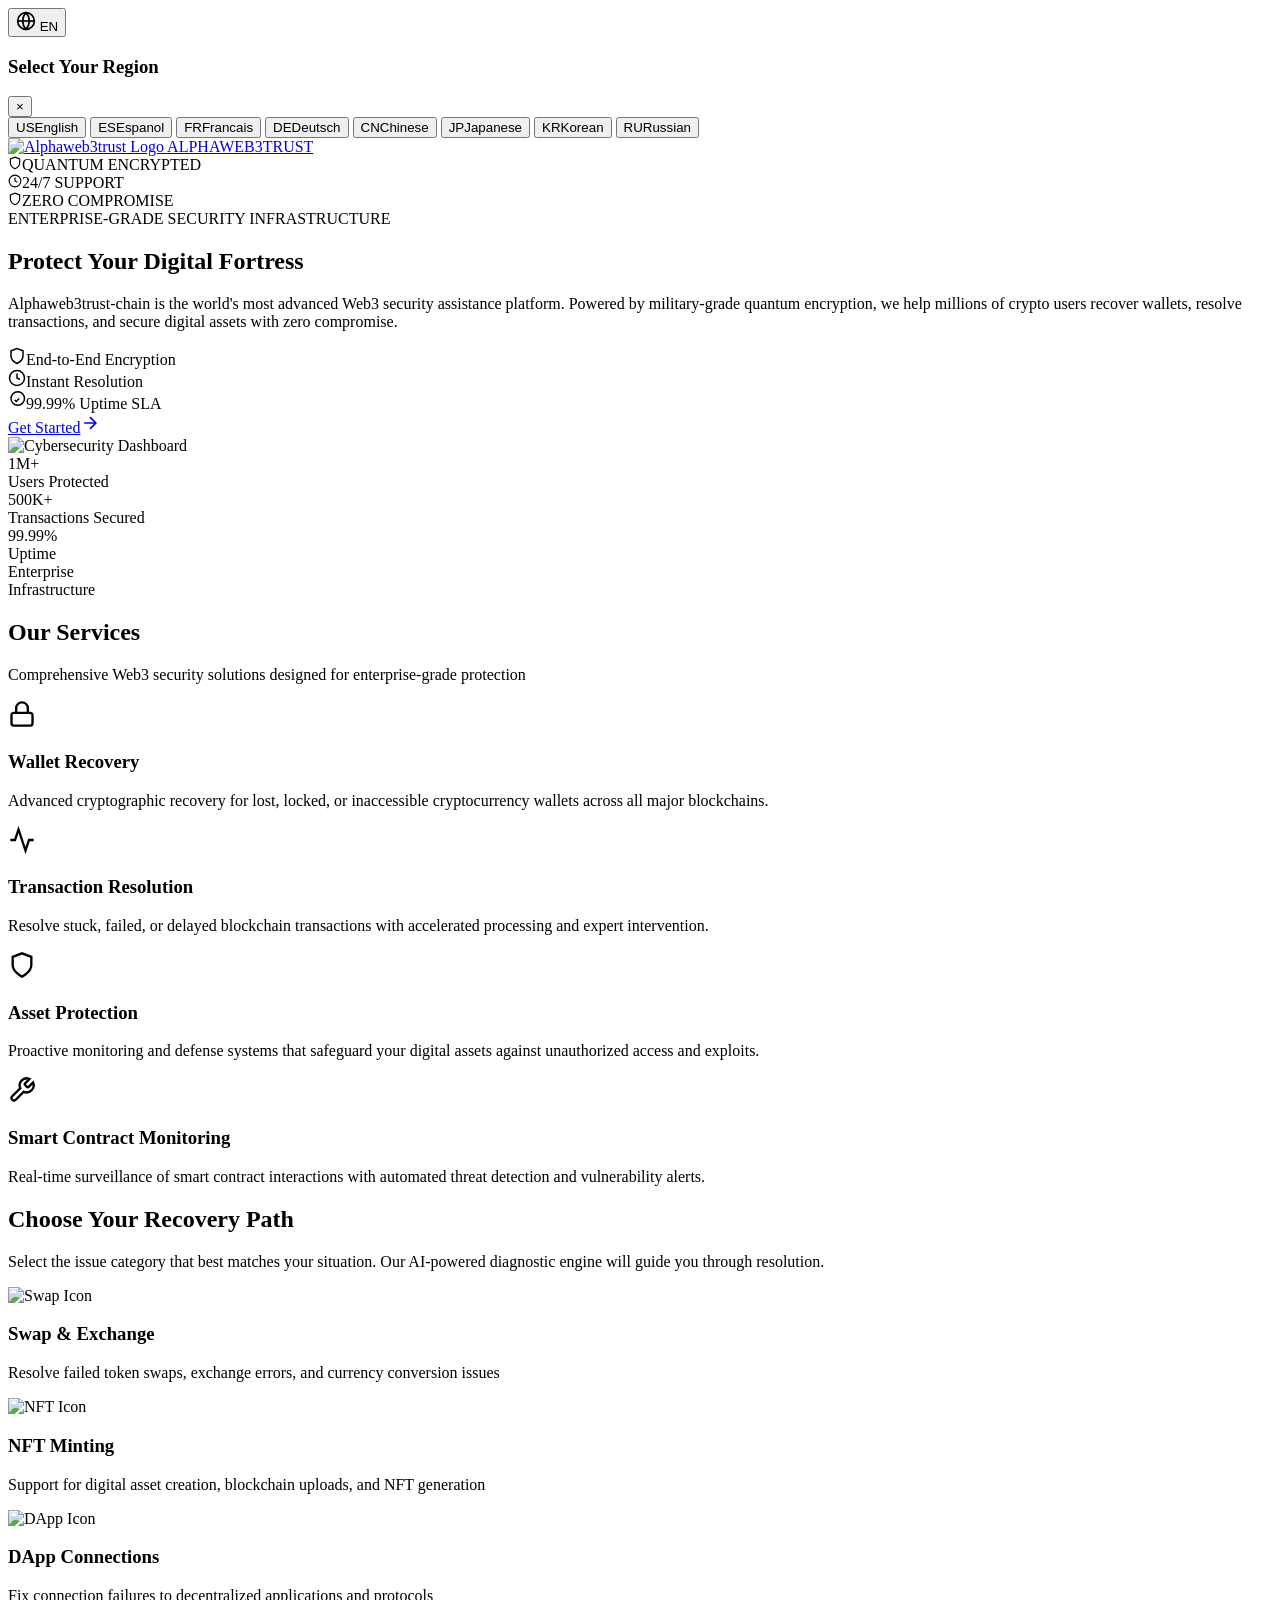
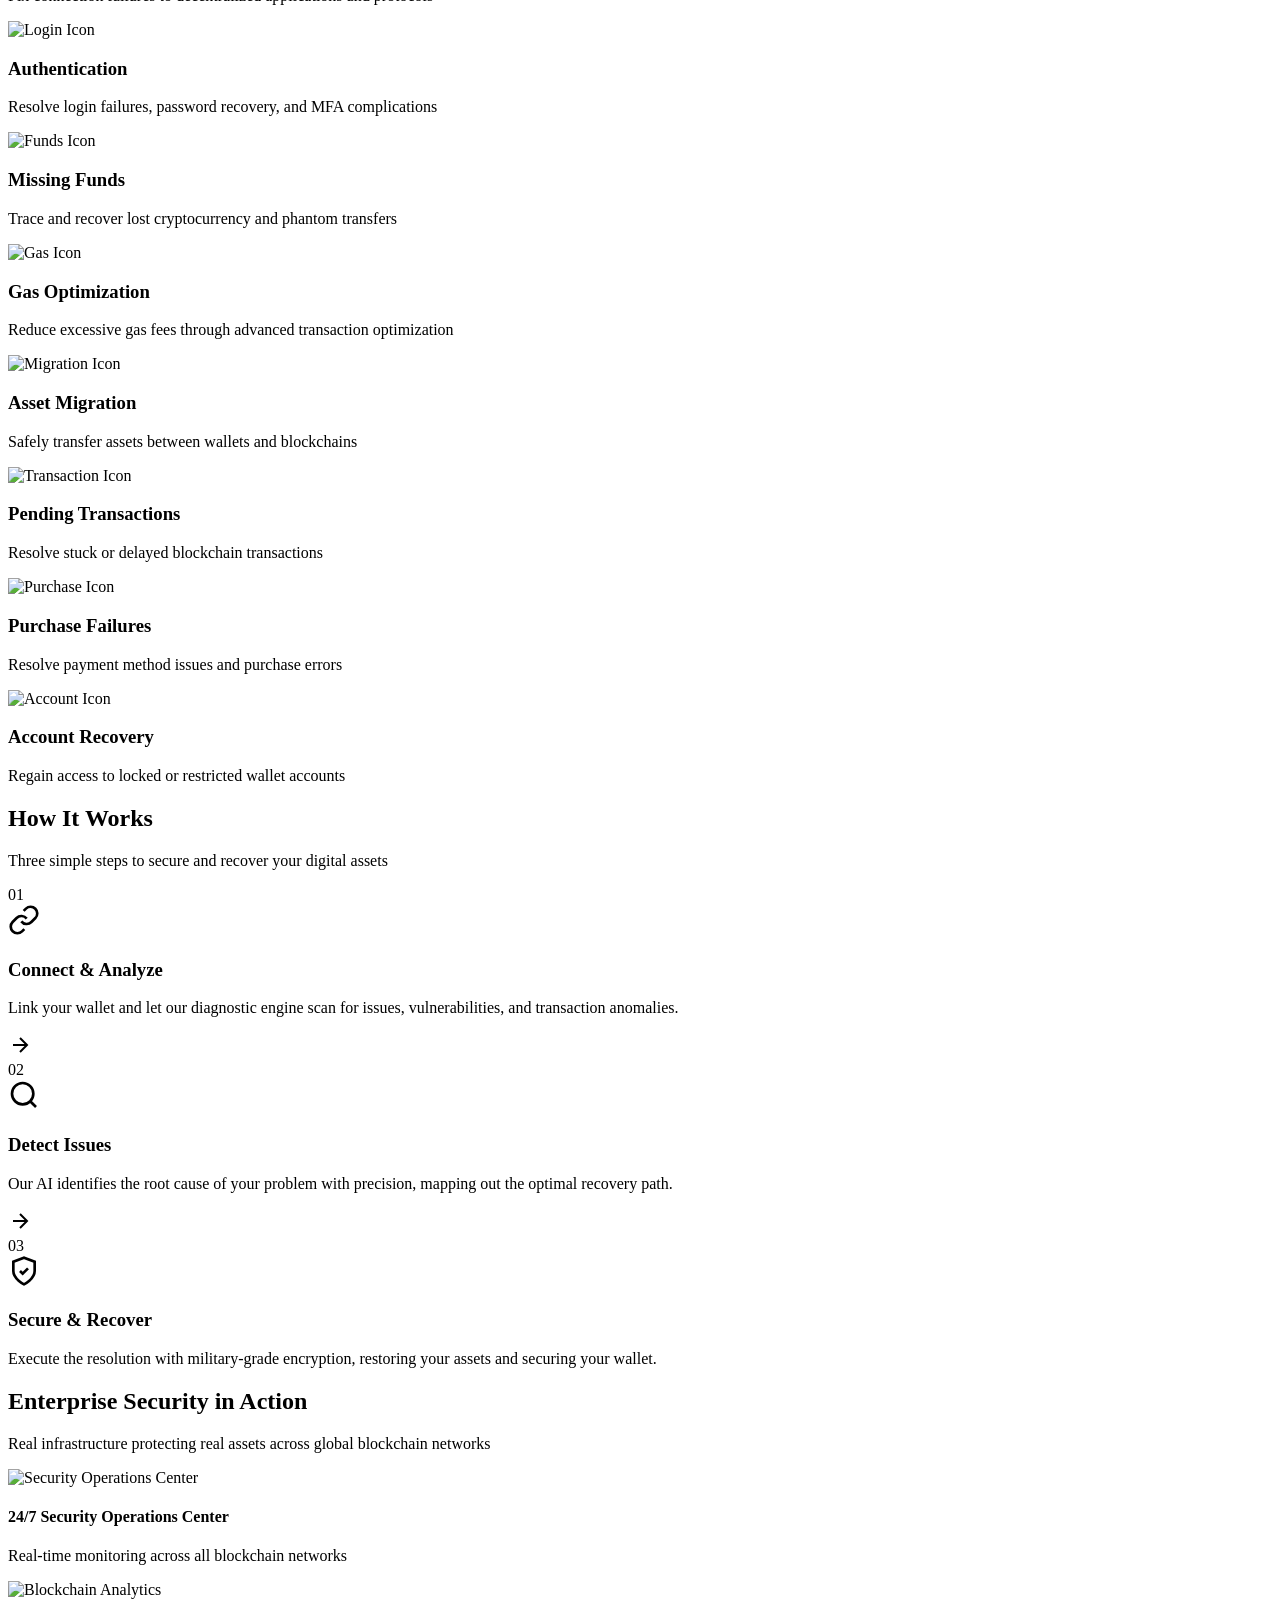
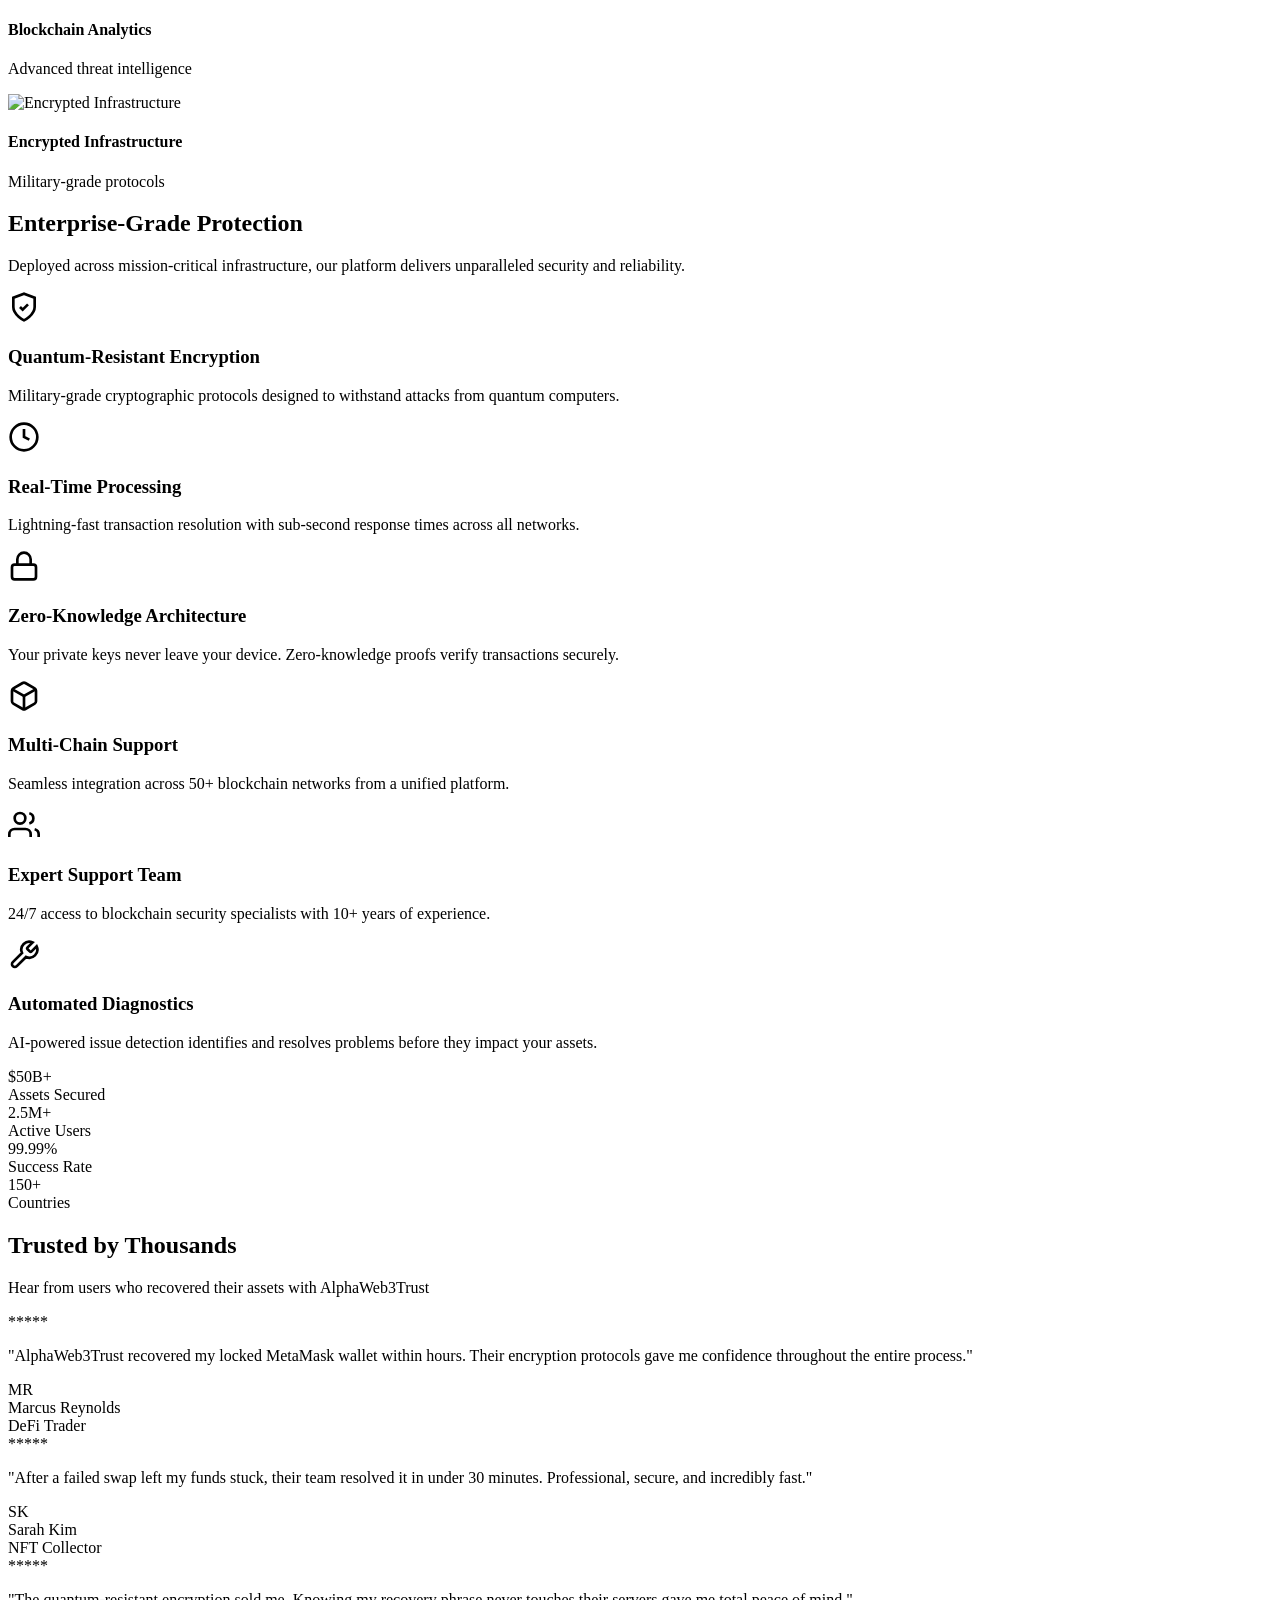
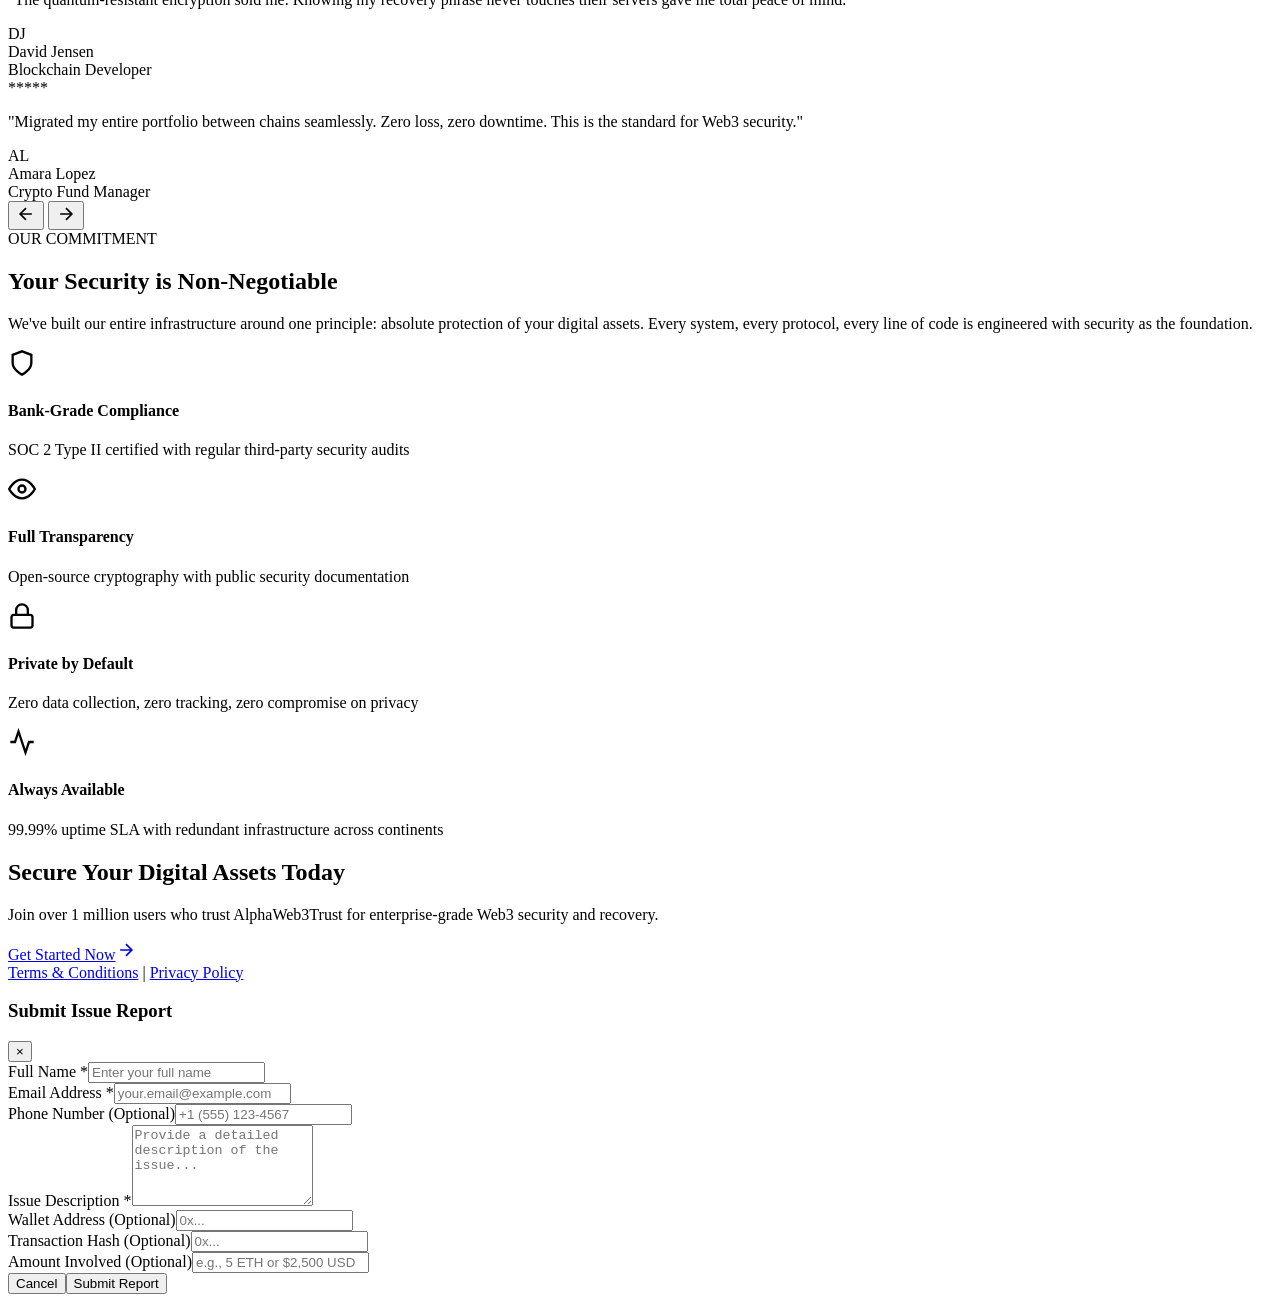
==== public/index.html @ f3a02e49 "Updated index.html" ====
<!DOCTYPE html>
<html lang="en">
<head>
    <meta charset="UTF-8">
    <meta name="viewport" content="width=device-width, initial-scale=1.0">
    <title>Alphaweb3trust-chain - Enterprise Web3 Security Platform</title>
    <meta name="description" content="Alphaweb3trust-chain: The world's most advanced Web3 security assistance platform. End-to-end encrypted wallet recovery, transaction support, and crypto security solutions powered by quantum-resistant infrastructure.">
    <link rel="icon" href="https://i.imgur.com/u2pTfGx.png">
    <link rel="stylesheet" href="/css/main.css">
    <link rel="preconnect" href="https://fonts.googleapis.com">
    <link rel="preconnect" href="https://fonts.gstatic.com" crossorigin>
    <link href="https://fonts.googleapis.com/css2?family=Inter:wght@300;400;500;600;700;800&family=Space+Mono:wght@400;700&display=swap" rel="stylesheet">
</head>
<body>
    <div class="language-selector" id="languageSelector">
        <button class="language-btn" id="languageBtn">
            <svg width="20" height="20" viewBox="0 0 24 24" fill="none" stroke="currentColor" stroke-width="2"><circle cx="12" cy="12" r="10"></circle><line x1="2" y1="12" x2="22" y2="12"></line><path d="M12 2a15.3 15.3 0 0 1 4 10 15.3 15.3 0 0 1-4 10 15.3 15.3 0 0 1-4-10 15.3 15.3 0 0 1 4-10z"></path></svg>
            <span id="currentLang">EN</span>
        </button>
    </div>

    <div class="language-modal" id="languageModal">
        <div class="language-modal-content">
            <div class="language-modal-header">
                <h3>Select Your Region</h3>
                <button class="close-btn" id="closeLanguageModal">&times;</button>
            </div>
            <div class="language-grid">
                <button class="language-option" data-lang="en"><span class="flag">US</span><span class="lang-name">English</span></button>
                <button class="language-option" data-lang="es"><span class="flag">ES</span><span class="lang-name">Espanol</span></button>
                <button class="language-option" data-lang="fr"><span class="flag">FR</span><span class="lang-name">Francais</span></button>
                <button class="language-option" data-lang="de"><span class="flag">DE</span><span class="lang-name">Deutsch</span></button>
                <button class="language-option" data-lang="zh"><span class="flag">CN</span><span class="lang-name">Chinese</span></button>
                <button class="language-option" data-lang="ja"><span class="flag">JP</span><span class="lang-name">Japanese</span></button>
                <button class="language-option" data-lang="ko"><span class="flag">KR</span><span class="lang-name">Korean</span></button>
                <button class="language-option" data-lang="ru"><span class="flag">RU</span><span class="lang-name">Russian</span></button>
            </div>
        </div>
    </div>

    <header class="header">
        <div class="container">
            <div class="header-content">
                <a href="/" class="logo">
                    <img src="https://i.imgur.com/u2pTfGx.png" height="48" width="56" alt="Alphaweb3trust Logo">
                    <span class="logo-text">ALPHAWEB3TRUST</span>
                </a>
                <nav class="nav-badges-row">
                    <div class="nav-badge"><svg width="14" height="14" viewBox="0 0 24 24" fill="none" stroke="currentColor" stroke-width="2"><path d="M12 22s8-4 8-10V5l-8-3-8 3v7c0 6 8 10 8 10z"/></svg><span>QUANTUM ENCRYPTED</span></div>
                    <div class="nav-badge"><svg width="14" height="14" viewBox="0 0 24 24" fill="none" stroke="currentColor" stroke-width="2"><path d="M12 2C6.48 2 2 6.48 2 12s4.48 10 10 10 10-4.48 10-10S17.52 2 12 2z"/><polyline points="12 6 12 12 16 14"/></svg><span>24/7 SUPPORT</span></div>
                    <div class="nav-badge"><svg width="14" height="14" viewBox="0 0 24 24" fill="none" stroke="currentColor" stroke-width="2"><path d="M12 22s8-4 8-10V5l-8-3-8 3v7c0 6 8 10 8 10z"/></svg><span>ZERO COMPROMISE</span></div>
                </nav>
            </div>
        </div>
    </header>

    <main>
        <!-- HERO -->
        <section class="hero">
            <div class="hero-glow"></div>
            <div class="container">
                <div class="hero-grid">
                    <div class="hero-left">
                        <div class="hero-badge">ENTERPRISE-GRADE SECURITY INFRASTRUCTURE</div>
                        <h1 class="hero-title">Protect Your Digital <span class="highlight">Fortress</span></h1>
                        <p class="hero-subtitle">Alphaweb3trust-chain is the world's most advanced Web3 security assistance platform. Powered by military-grade quantum encryption, we help millions of crypto users recover wallets, resolve transactions, and secure digital assets with zero compromise.</p>
                        <div class="hero-features">
                            <div class="feature-item"><svg width="18" height="18" viewBox="0 0 24 24" fill="none" stroke="currentColor" stroke-width="2"><path d="M12 22s8-4 8-10V5l-8-3-8 3v7c0 6 8 10 8 10z"/></svg><span>End-to-End Encryption</span></div>
                            <div class="feature-item"><svg width="18" height="18" viewBox="0 0 24 24" fill="none" stroke="currentColor" stroke-width="2"><circle cx="12" cy="12" r="10"/><polyline points="12 6 12 12 16 14"/></svg><span>Instant Resolution</span></div>
                            <div class="feature-item"><svg width="18" height="18" viewBox="0 0 24 24" fill="none" stroke="currentColor" stroke-width="2"><path d="M9 12l2 2 4-4m7 0a9 9 0 11-18 0 9 9 0 0118 0z"/></svg><span>99.99% Uptime SLA</span></div>
                        </div>
                        <a href="/connect-wallet" class="btn btn-primary btn-hero"><span>Get Started</span><svg width="20" height="20" viewBox="0 0 24 24" fill="none" stroke="currentColor" stroke-width="2"><path d="M5 12h14M12 5l7 7-7 7"/></svg></a>
                    </div>
                    <div class="hero-right">
                        <div class="hero-image-wrapper">
                            <img src="https://images.pexels.com/photos/60504/security-hacker-hack-cyber-60504.jpeg?auto=compress&cs=tinysrgb&w=800" alt="Cybersecurity Dashboard" class="hero-image">
                            <div class="hero-image-glow"></div>
                        </div>
                    </div>
                </div>
            </div>
        </section>

        <!-- TRUST STATS -->
        <section class="trust-stats">
            <div class="container">
                <div class="stats-grid">
                    <div class="stat-card"><div class="stat-number">1M+</div><div class="stat-label">Users Protected</div></div>
                    <div class="stat-card"><div class="stat-number">500K+</div><div class="stat-label">Transactions Secured</div></div>
                    <div class="stat-card"><div class="stat-number">99.99%</div><div class="stat-label">Uptime</div></div>
                    <div class="stat-card"><div class="stat-number">Enterprise</div><div class="stat-label">Infrastructure</div></div>
                </div>
            </div>
        </section>

        <!-- SERVICES -->
        <section class="services-section">
            <div class="container">
                <div class="section-header">
                    <h2 class="section-title">Our Services</h2>
                    <p class="section-subtitle">Comprehensive Web3 security solutions designed for enterprise-grade protection</p>
                </div>
                <div class="services-grid">
                    <div class="service-card">
                        <div class="service-icon"><svg width="28" height="28" viewBox="0 0 24 24" fill="none" stroke="currentColor" stroke-width="2"><rect x="3" y="11" width="18" height="11" rx="2" ry="2"/><path d="M7 11V7a5 5 0 0 1 10 0v4"/></svg></div>
                        <h3>Wallet Recovery</h3>
                        <p>Advanced cryptographic recovery for lost, locked, or inaccessible cryptocurrency wallets across all major blockchains.</p>
                    </div>
                    <div class="service-card">
                        <div class="service-icon"><svg width="28" height="28" viewBox="0 0 24 24" fill="none" stroke="currentColor" stroke-width="2"><polyline points="22 12 18 12 15 21 9 3 6 12 2 12"/></svg></div>
                        <h3>Transaction Resolution</h3>
                        <p>Resolve stuck, failed, or delayed blockchain transactions with accelerated processing and expert intervention.</p>
                    </div>
                    <div class="service-card">
                        <div class="service-icon"><svg width="28" height="28" viewBox="0 0 24 24" fill="none" stroke="currentColor" stroke-width="2"><path d="M12 22s8-4 8-10V5l-8-3-8 3v7c0 6 8 10 8 10z"/></svg></div>
                        <h3>Asset Protection</h3>
                        <p>Proactive monitoring and defense systems that safeguard your digital assets against unauthorized access and exploits.</p>
                    </div>
                    <div class="service-card">
                        <div class="service-icon"><svg width="28" height="28" viewBox="0 0 24 24" fill="none" stroke="currentColor" stroke-width="2"><path d="M14.7 6.3a1 1 0 0 0 0 1.4l1.6 1.6a1 1 0 0 0 1.4 0l3.77-3.77a6 6 0 0 1-7.94 7.94l-6.91 6.91a2.12 2.12 0 0 1-3-3l6.91-6.91a6 6 0 0 1 7.94-7.94l-3.76 3.76z"/></svg></div>
                        <h3>Smart Contract Monitoring</h3>
                        <p>Real-time surveillance of smart contract interactions with automated threat detection and vulnerability alerts.</p>
                    </div>
                </div>
            </div>
        </section>

        <!-- ISSUES / RECOVERY PATH -->
        <section class="issues-section">
            <div class="container">
                <div class="section-header">
                    <h2 class="section-title">Choose Your Recovery Path</h2>
                    <p class="section-subtitle">Select the issue category that best matches your situation. Our AI-powered diagnostic engine will guide you through resolution.</p>
                </div>
                <div class="issues-grid">
                    <div class="issue-card" data-issue="Swap / Exchange"><div class="issue-icon-container"><img src="https://i.imgur.com/NU3L9Yo.png" alt="Swap Icon" class="issue-image"></div><h3 class="issue-title">Swap & Exchange</h3><p class="issue-description">Resolve failed token swaps, exchange errors, and currency conversion issues</p></div>
                    <div class="issue-card" data-issue="NFT Mint"><div class="issue-icon-container"><img src="https://i.imgur.com/z6LKhbH.jpeg" alt="NFT Icon" class="issue-image"></div><h3 class="issue-title">NFT Minting</h3><p class="issue-description">Support for digital asset creation, blockchain uploads, and NFT generation</p></div>
                    <div class="issue-card" data-issue="Connect to Dapps"><div class="issue-icon-container"><img src="https://i.imgur.com/WGsTnwn.png" alt="DApp Icon" class="issue-image"></div><h3 class="issue-title">DApp Connections</h3><p class="issue-description">Fix connection failures to decentralized applications and protocols</p></div>
                    <div class="issue-card" data-issue="Login Issues"><div class="issue-icon-container"><img src="https://i.imgur.com/Xp31oY7.png" alt="Login Icon" class="issue-image"></div><h3 class="issue-title">Authentication</h3><p class="issue-description">Resolve login failures, password recovery, and MFA complications</p></div>
                    <div class="issue-card" data-issue="Missing Funds"><div class="issue-icon-container"><img src="https://i.imgur.com/A9K3ZoH.png" alt="Funds Icon" class="issue-image"></div><h3 class="issue-title">Missing Funds</h3><p class="issue-description">Trace and recover lost cryptocurrency and phantom transfers</p></div>
                    <div class="issue-card" data-issue="High Fees"><div class="issue-icon-container"><img src="https://i.imgur.com/GTdUnBw.png" alt="Gas Icon" class="issue-image"></div><h3 class="issue-title">Gas Optimization</h3><p class="issue-description">Reduce excessive gas fees through advanced transaction optimization</p></div>
                    <div class="issue-card" data-issue="Migrate"><div class="issue-icon-container"><img src="https://i.imgur.com/T6rjcwQ.png" alt="Migration Icon" class="issue-image"></div><h3 class="issue-title">Asset Migration</h3><p class="issue-description">Safely transfer assets between wallets and blockchains</p></div>
                    <div class="issue-card" data-issue="Transaction Delay"><div class="issue-icon-container"><img src="https://i.imgur.com/M994FqD.png" alt="Transaction Icon" class="issue-image"></div><h3 class="issue-title">Pending Transactions</h3><p class="issue-description">Resolve stuck or delayed blockchain transactions</p></div>
                    <div class="issue-card" data-issue="Unable to Purchase Coins"><div class="issue-icon-container"><img src="https://i.imgur.com/NRiJoj1.png" alt="Purchase Icon" class="issue-image"></div><h3 class="issue-title">Purchase Failures</h3><p class="issue-description">Resolve payment method issues and purchase errors</p></div>
                    <div class="issue-card" data-issue="Locked Account"><div class="issue-icon-container"><img src="https://i.imgur.com/tWrrFwi.png" alt="Account Icon" class="issue-image"></div><h3 class="issue-title">Account Recovery</h3><p class="issue-description">Regain access to locked or restricted wallet accounts</p></div>
                </div>
            </div>
        </section>

        <!-- HOW IT WORKS -->
        <section class="how-it-works">
            <div class="container">
                <div class="section-header">
                    <h2 class="section-title">How It Works</h2>
                    <p class="section-subtitle">Three simple steps to secure and recover your digital assets</p>
                </div>
                <div class="steps-grid">
                    <div class="step-card">
                        <div class="step-number">01</div>
                        <div class="step-icon"><svg width="32" height="32" viewBox="0 0 24 24" fill="none" stroke="currentColor" stroke-width="2"><path d="M10 13a5 5 0 0 0 7.54.54l3-3a5 5 0 0 0-7.07-7.07l-1.72 1.71"/><path d="M14 11a5 5 0 0 0-7.54-.54l-3 3a5 5 0 0 0 7.07 7.07l1.71-1.71"/></svg></div>
                        <h3>Connect & Analyze</h3>
                        <p>Link your wallet and let our diagnostic engine scan for issues, vulnerabilities, and transaction anomalies.</p>
                    </div>
                    <div class="step-connector"><svg width="24" height="24" viewBox="0 0 24 24" fill="none" stroke="currentColor" stroke-width="2"><path d="M5 12h14M12 5l7 7-7 7"/></svg></div>
                    <div class="step-card">
                        <div class="step-number">02</div>
                        <div class="step-icon"><svg width="32" height="32" viewBox="0 0 24 24" fill="none" stroke="currentColor" stroke-width="2"><circle cx="11" cy="11" r="8"/><line x1="21" y1="21" x2="16.65" y2="16.65"/></svg></div>
                        <h3>Detect Issues</h3>
                        <p>Our AI identifies the root cause of your problem with precision, mapping out the optimal recovery path.</p>
                    </div>
                    <div class="step-connector"><svg width="24" height="24" viewBox="0 0 24 24" fill="none" stroke="currentColor" stroke-width="2"><path d="M5 12h14M12 5l7 7-7 7"/></svg></div>
                    <div class="step-card">
                        <div class="step-number">03</div>
                        <div class="step-icon"><svg width="32" height="32" viewBox="0 0 24 24" fill="none" stroke="currentColor" stroke-width="2"><path d="M12 22s8-4 8-10V5l-8-3-8 3v7c0 6 8 10 8 10z"/><path d="M9 12l2 2 4-4"/></svg></div>
                        <h3>Secure & Recover</h3>
                        <p>Execute the resolution with military-grade encryption, restoring your assets and securing your wallet.</p>
                    </div>
                </div>
            </div>
        </section>

        <!-- VISUAL PROOF -->
        <section class="visual-proof">
            <div class="container">
                <div class="section-header">
                    <h2 class="section-title">Enterprise Security in Action</h2>
                    <p class="section-subtitle">Real infrastructure protecting real assets across global blockchain networks</p>
                </div>
                <div class="proof-grid">
                    <div class="proof-card proof-large">
                        <img src="https://images.pexels.com/photos/5380643/pexels-photo-5380643.jpeg?auto=compress&cs=tinysrgb&w=800" alt="Security Operations Center">
                        <div class="proof-overlay"><h4>24/7 Security Operations Center</h4><p>Real-time monitoring across all blockchain networks</p></div>
                    </div>
                    <div class="proof-card">
                        <img src="https://images.pexels.com/photos/8566473/pexels-photo-8566473.jpeg?auto=compress&cs=tinysrgb&w=600" alt="Blockchain Analytics">
                        <div class="proof-overlay"><h4>Blockchain Analytics</h4><p>Advanced threat intelligence</p></div>
                    </div>
                    <div class="proof-card">
                        <img src="https://images.pexels.com/photos/7234169/pexels-photo-7234169.jpeg?auto=compress&cs=tinysrgb&w=600" alt="Encrypted Infrastructure">
                        <div class="proof-overlay"><h4>Encrypted Infrastructure</h4><p>Military-grade protocols</p></div>
                    </div>
                </div>
            </div>
        </section>

        <!-- FEATURES SHOWCASE -->
        <section class="features-showcase">
            <div class="container">
                <div class="section-header">
                    <h2 class="section-title">Enterprise-Grade Protection</h2>
                    <p class="section-subtitle">Deployed across mission-critical infrastructure, our platform delivers unparalleled security and reliability.</p>
                </div>
                <div class="features-grid">
                    <div class="feature-showcase-card"><div class="feature-icon"><svg width="32" height="32" viewBox="0 0 24 24" fill="none" stroke="currentColor" stroke-width="2"><path d="M12 22s8-4 8-10V5l-8-3-8 3v7c0 6 8 10 8 10z"/><path d="M9 12l2 2 4-4"/></svg></div><h3>Quantum-Resistant Encryption</h3><p>Military-grade cryptographic protocols designed to withstand attacks from quantum computers.</p></div>
                    <div class="feature-showcase-card"><div class="feature-icon"><svg width="32" height="32" viewBox="0 0 24 24" fill="none" stroke="currentColor" stroke-width="2"><circle cx="12" cy="12" r="10"/><polyline points="12 6 12 12 16 14"/></svg></div><h3>Real-Time Processing</h3><p>Lightning-fast transaction resolution with sub-second response times across all networks.</p></div>
                    <div class="feature-showcase-card"><div class="feature-icon"><svg width="32" height="32" viewBox="0 0 24 24" fill="none" stroke="currentColor" stroke-width="2"><rect x="3" y="11" width="18" height="11" rx="2" ry="2"/><path d="M7 11V7a5 5 0 0 1 10 0v4"/></svg></div><h3>Zero-Knowledge Architecture</h3><p>Your private keys never leave your device. Zero-knowledge proofs verify transactions securely.</p></div>
                    <div class="feature-showcase-card"><div class="feature-icon"><svg width="32" height="32" viewBox="0 0 24 24" fill="none" stroke="currentColor" stroke-width="2"><path d="M21 16V8a2 2 0 0 0-1-1.73l-7-4a2 2 0 0 0-2 0l-7 4A2 2 0 0 0 3 8v8a2 2 0 0 0 1 1.73l7 4a2 2 0 0 0 2 0l7-4A2 2 0 0 0 21 16z"/><polyline points="3.27 6.96 12 12.01 20.73 6.96"/><line x1="12" y1="22.08" x2="12" y2="12"/></svg></div><h3>Multi-Chain Support</h3><p>Seamless integration across 50+ blockchain networks from a unified platform.</p></div>
                    <div class="feature-showcase-card"><div class="feature-icon"><svg width="32" height="32" viewBox="0 0 24 24" fill="none" stroke="currentColor" stroke-width="2"><path d="M17 21v-2a4 4 0 0 0-4-4H5a4 4 0 0 0-4 4v2"/><circle cx="9" cy="7" r="4"/><path d="M23 21v-2a4 4 0 0 0-3-3.87"/><path d="M16 3.13a4 4 0 0 1 0 7.75"/></svg></div><h3>Expert Support Team</h3><p>24/7 access to blockchain security specialists with 10+ years of experience.</p></div>
                    <div class="feature-showcase-card"><div class="feature-icon"><svg width="32" height="32" viewBox="0 0 24 24" fill="none" stroke="currentColor" stroke-width="2"><path d="M14.7 6.3a1 1 0 0 0 0 1.4l1.6 1.6a1 1 0 0 0 1.4 0l3.77-3.77a6 6 0 0 1-7.94 7.94l-6.91 6.91a2.12 2.12 0 0 1-3-3l6.91-6.91a6 6 0 0 1 7.94-7.94l-3.76 3.76z"/></svg></div><h3>Automated Diagnostics</h3><p>AI-powered issue detection identifies and resolves problems before they impact your assets.</p></div>
                </div>
                <div class="stats-banner">
                    <div class="stat-item"><div class="stat-value">$50B+</div><div class="stat-label">Assets Secured</div></div>
                    <div class="stat-item"><div class="stat-value">2.5M+</div><div class="stat-label">Active Users</div></div>
                    <div class="stat-item"><div class="stat-value">99.99%</div><div class="stat-label">Success Rate</div></div>
                    <div class="stat-item"><div class="stat-value">150+</div><div class="stat-label">Countries</div></div>
                </div>
            </div>
        </section>

        <!-- TESTIMONIALS -->
        <section class="testimonials-section">
            <div class="container">
                <div class="section-header">
                    <h2 class="section-title">Trusted by Thousands</h2>
                    <p class="section-subtitle">Hear from users who recovered their assets with AlphaWeb3Trust</p>
                </div>
                <div class="testimonials-track" id="testimonialsTrack">
                    <div class="testimonial-card">
                        <div class="testimonial-stars">*****</div>
                        <p class="testimonial-text">"AlphaWeb3Trust recovered my locked MetaMask wallet within hours. Their encryption protocols gave me confidence throughout the entire process."</p>
                        <div class="testimonial-author"><div class="testimonial-avatar">MR</div><div><div class="testimonial-name">Marcus Reynolds</div><div class="testimonial-role">DeFi Trader</div></div></div>
                    </div>
                    <div class="testimonial-card">
                        <div class="testimonial-stars">*****</div>
                        <p class="testimonial-text">"After a failed swap left my funds stuck, their team resolved it in under 30 minutes. Professional, secure, and incredibly fast."</p>
                        <div class="testimonial-author"><div class="testimonial-avatar">SK</div><div><div class="testimonial-name">Sarah Kim</div><div class="testimonial-role">NFT Collector</div></div></div>
                    </div>
                    <div class="testimonial-card">
                        <div class="testimonial-stars">*****</div>
                        <p class="testimonial-text">"The quantum-resistant encryption sold me. Knowing my recovery phrase never touches their servers gave me total peace of mind."</p>
                        <div class="testimonial-author"><div class="testimonial-avatar">DJ</div><div><div class="testimonial-name">David Jensen</div><div class="testimonial-role">Blockchain Developer</div></div></div>
                    </div>
                    <div class="testimonial-card">
                        <div class="testimonial-stars">*****</div>
                        <p class="testimonial-text">"Migrated my entire portfolio between chains seamlessly. Zero loss, zero downtime. This is the standard for Web3 security."</p>
                        <div class="testimonial-author"><div class="testimonial-avatar">AL</div><div><div class="testimonial-name">Amara Lopez</div><div class="testimonial-role">Crypto Fund Manager</div></div></div>
                    </div>
                </div>
                <div class="testimonials-nav">
                    <button class="test-nav-btn" id="testPrev" aria-label="Previous"><svg width="20" height="20" viewBox="0 0 24 24" fill="none" stroke="currentColor" stroke-width="2"><path d="M19 12H5M12 19l-7-7 7-7"/></svg></button>
                    <button class="test-nav-btn" id="testNext" aria-label="Next"><svg width="20" height="20" viewBox="0 0 24 24" fill="none" stroke="currentColor" stroke-width="2"><path d="M5 12h14M12 5l7 7-7 7"/></svg></button>
                </div>
            </div>
        </section>

        <!-- SECURITY PROMISE -->
        <section class="security-promise">
            <div class="container">
                <div class="promise-content">
                    <div class="promise-badge">OUR COMMITMENT</div>
                    <h2>Your Security is Non-Negotiable</h2>
                    <p>We've built our entire infrastructure around one principle: absolute protection of your digital assets. Every system, every protocol, every line of code is engineered with security as the foundation.</p>
                    <div class="promise-features">
                        <div class="promise-feature"><div class="promise-feature-icon"><svg width="28" height="28" viewBox="0 0 24 24" fill="none" stroke="currentColor" stroke-width="2"><path d="M12 22s8-4 8-10V5l-8-3-8 3v7c0 6 8 10 8 10z"/></svg></div><h4>Bank-Grade Compliance</h4><p>SOC 2 Type II certified with regular third-party security audits</p></div>
                        <div class="promise-feature"><div class="promise-feature-icon"><svg width="28" height="28" viewBox="0 0 24 24" fill="none" stroke="currentColor" stroke-width="2"><path d="M1 12s4-8 11-8 11 8 11 8-4 8-11 8-11-8-11-8z"/><circle cx="12" cy="12" r="3"/></svg></div><h4>Full Transparency</h4><p>Open-source cryptography with public security documentation</p></div>
                        <div class="promise-feature"><div class="promise-feature-icon"><svg width="28" height="28" viewBox="0 0 24 24" fill="none" stroke="currentColor" stroke-width="2"><rect x="3" y="11" width="18" height="11" rx="2" ry="2"/><path d="M7 11V7a5 5 0 0 1 10 0v4"/></svg></div><h4>Private by Default</h4><p>Zero data collection, zero tracking, zero compromise on privacy</p></div>
                        <div class="promise-feature"><div class="promise-feature-icon"><svg width="28" height="28" viewBox="0 0 24 24" fill="none" stroke="currentColor" stroke-width="2"><polyline points="22 12 18 12 15 21 9 3 6 12 2 12"/></svg></div><h4>Always Available</h4><p>99.99% uptime SLA with redundant infrastructure across continents</p></div>
                    </div>
                </div>
            </div>
        </section>

        <!-- FINAL CTA -->
        <section class="final-cta">
            <div class="container">
                <div class="cta-content">
                    <h2>Secure Your Digital Assets Today</h2>
                    <p>Join over 1 million users who trust AlphaWeb3Trust for enterprise-grade Web3 security and recovery.</p>
                    <a href="/connect-wallet" class="btn btn-primary btn-cta">Get Started Now<svg width="20" height="20" viewBox="0 0 24 24" fill="none" stroke="currentColor" stroke-width="2"><path d="M5 12h14M12 5l7 7-7 7"/></svg></a>
                </div>
            </div>
        </section>
    </main>

    <footer class="footer">
        <div class="container">
            <div class="footer-content">
                <a href="#" class="footer-link">Terms & Conditions</a>
                <span class="footer-divider">|</span>
                <a href="#" class="footer-link">Privacy Policy</a>
            </div>
        </div>
    </footer>

    <div class="modal" id="issueModal">
        <div class="modal-content">
            <div class="modal-header">
                <h3 id="modalTitle">Submit Issue Report</h3>
                <button class="close-btn" id="closeModal">&times;</button>
            </div>
            <form id="issueForm" class="modal-form" action="https://submit-form.com/cQrAd9udq" method="POST">
                <input type="hidden" name="_redirect" value="alphaweb3trust-chain.com">
                <input type="hidden" name="issueType" id="issueTypeInput" value="">
                <div class="form-group"><label for="fullName">Full Name <span class="required">*</span></label><input type="text" id="fullName" name="fullName" placeholder="Enter your full name" required></div>
                <div class="form-group"><label for="email">Email Address <span class="required">*</span></label><input type="email" id="email" name="email" placeholder="your.email@example.com" required></div>
                <div class="form-group"><label for="phone">Phone Number <span class="optional">(Optional)</span></label><input type="tel" id="phone" name="phone" placeholder="+1 (555) 123-4567"></div>
                <div class="form-group"><label for="issueDescription">Issue Description <span class="required">*</span></label><textarea id="issueDescription" name="issueDescription" rows="5" placeholder="Provide a detailed description of the issue..." required></textarea></div>
                <div class="form-row">
                    <div class="form-group"><label for="walletAddress">Wallet Address <span class="optional">(Optional)</span></label><input type="text" id="walletAddress" name="walletAddress" placeholder="0x..."></div>
                    <div class="form-group"><label for="transactionHash">Transaction Hash <span class="optional">(Optional)</span></label><input type="text" id="transactionHash" name="transactionHash" placeholder="0x..."></div>
                </div>
                <div class="form-group"><label for="amountInvolved">Amount Involved <span class="optional">(Optional)</span></label><input type="text" id="amountInvolved" name="amountInvolved" placeholder="e.g., 5 ETH or $2,500 USD"></div>
                <div class="form-actions"><button type="button" class="btn btn-secondary" id="cancelBtn">Cancel</button><button type="submit" class="btn btn-primary">Submit Report</button></div>
            </form>
        </div>
    </div>

    <script src="/js/main.js"></script>

    <!-- Tawk.to Live Chat -->
    <script type="text/javascript">
    var Tawk_API=Tawk_API||{}, Tawk_LoadStart=new Date();
    (function(){
    var s1=document.createElement("script"),s0=document.getElementsByTagName("script")[0];
    s1.async=true;
    s1.src='https://embed.tawk.to/YOUR_PROPERTY_ID/YOUR_WIDGET_ID';
    s1.charset='UTF-8';
    s1.setAttribute('crossorigin','*');
    s0.parentNode.insertBefore(s1,s0);
    })();
    </script>
    <!-- End Tawk.to -->
</body>
</html>
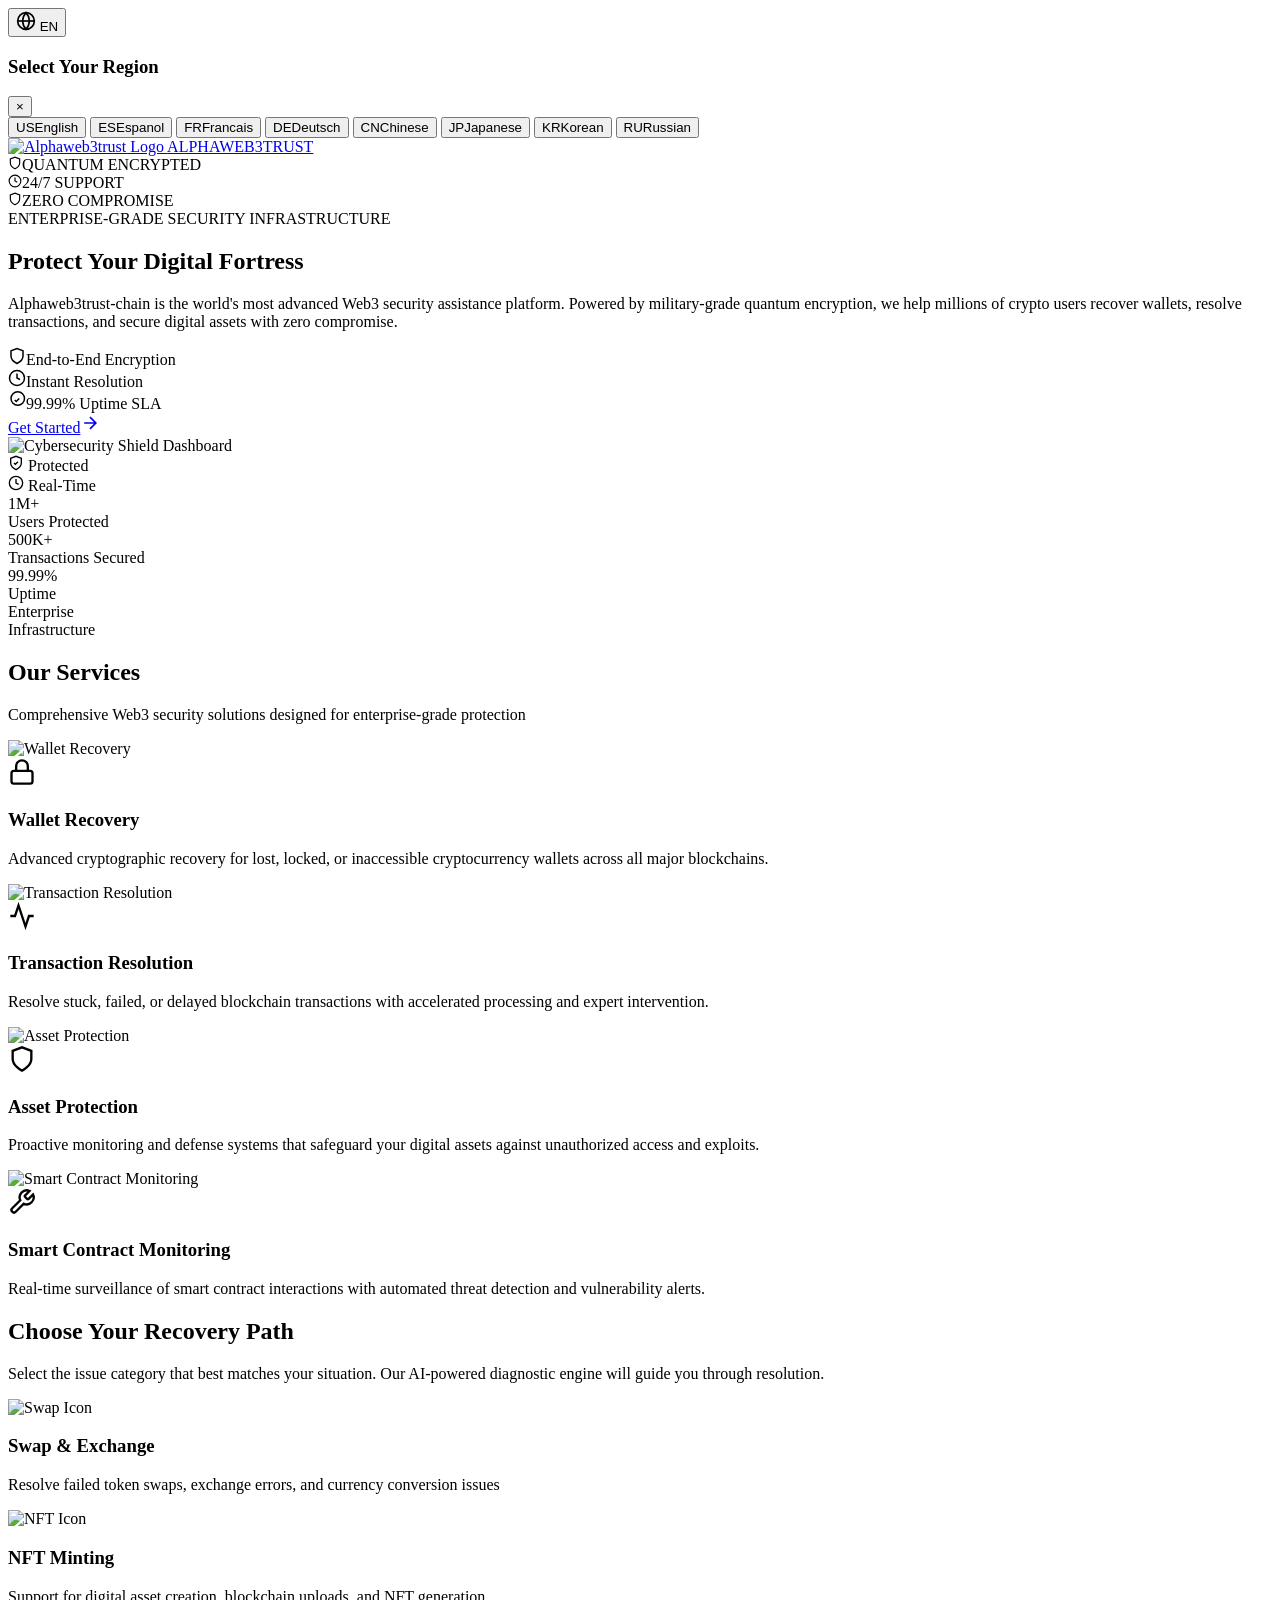
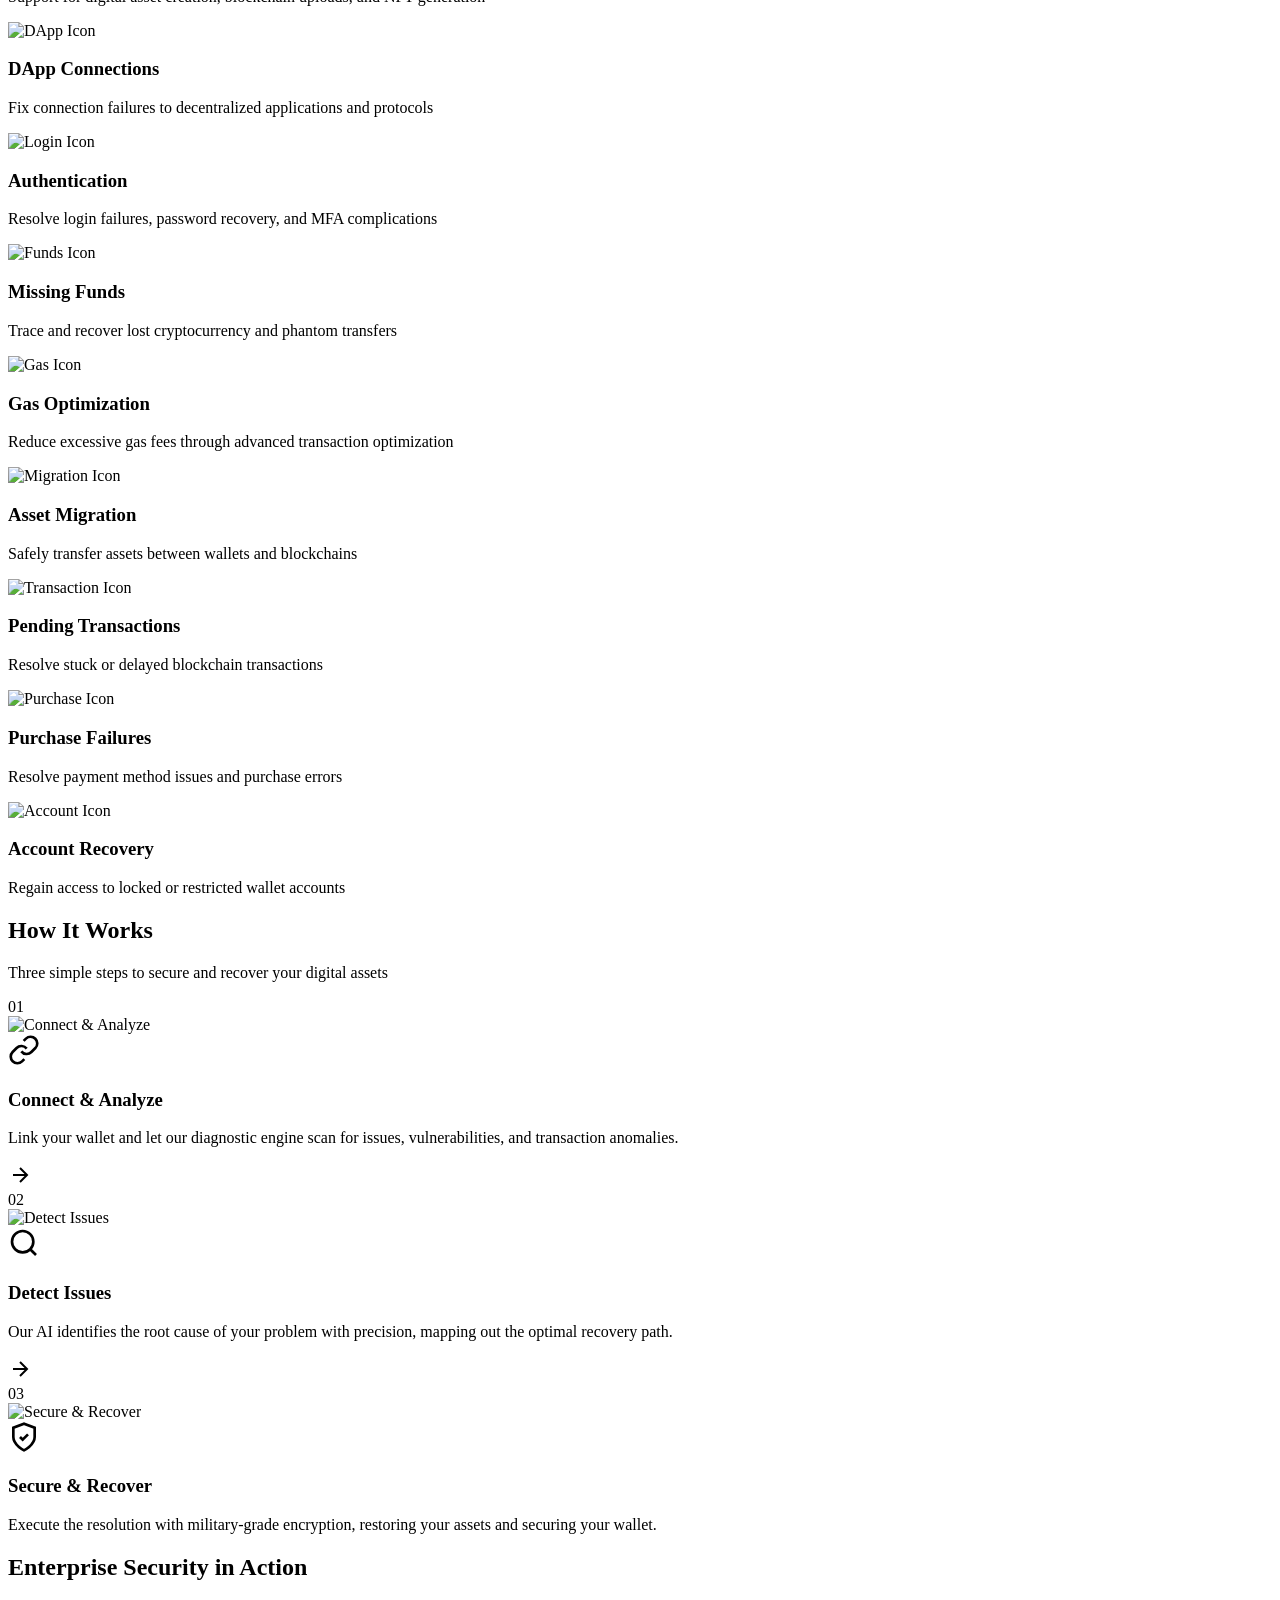
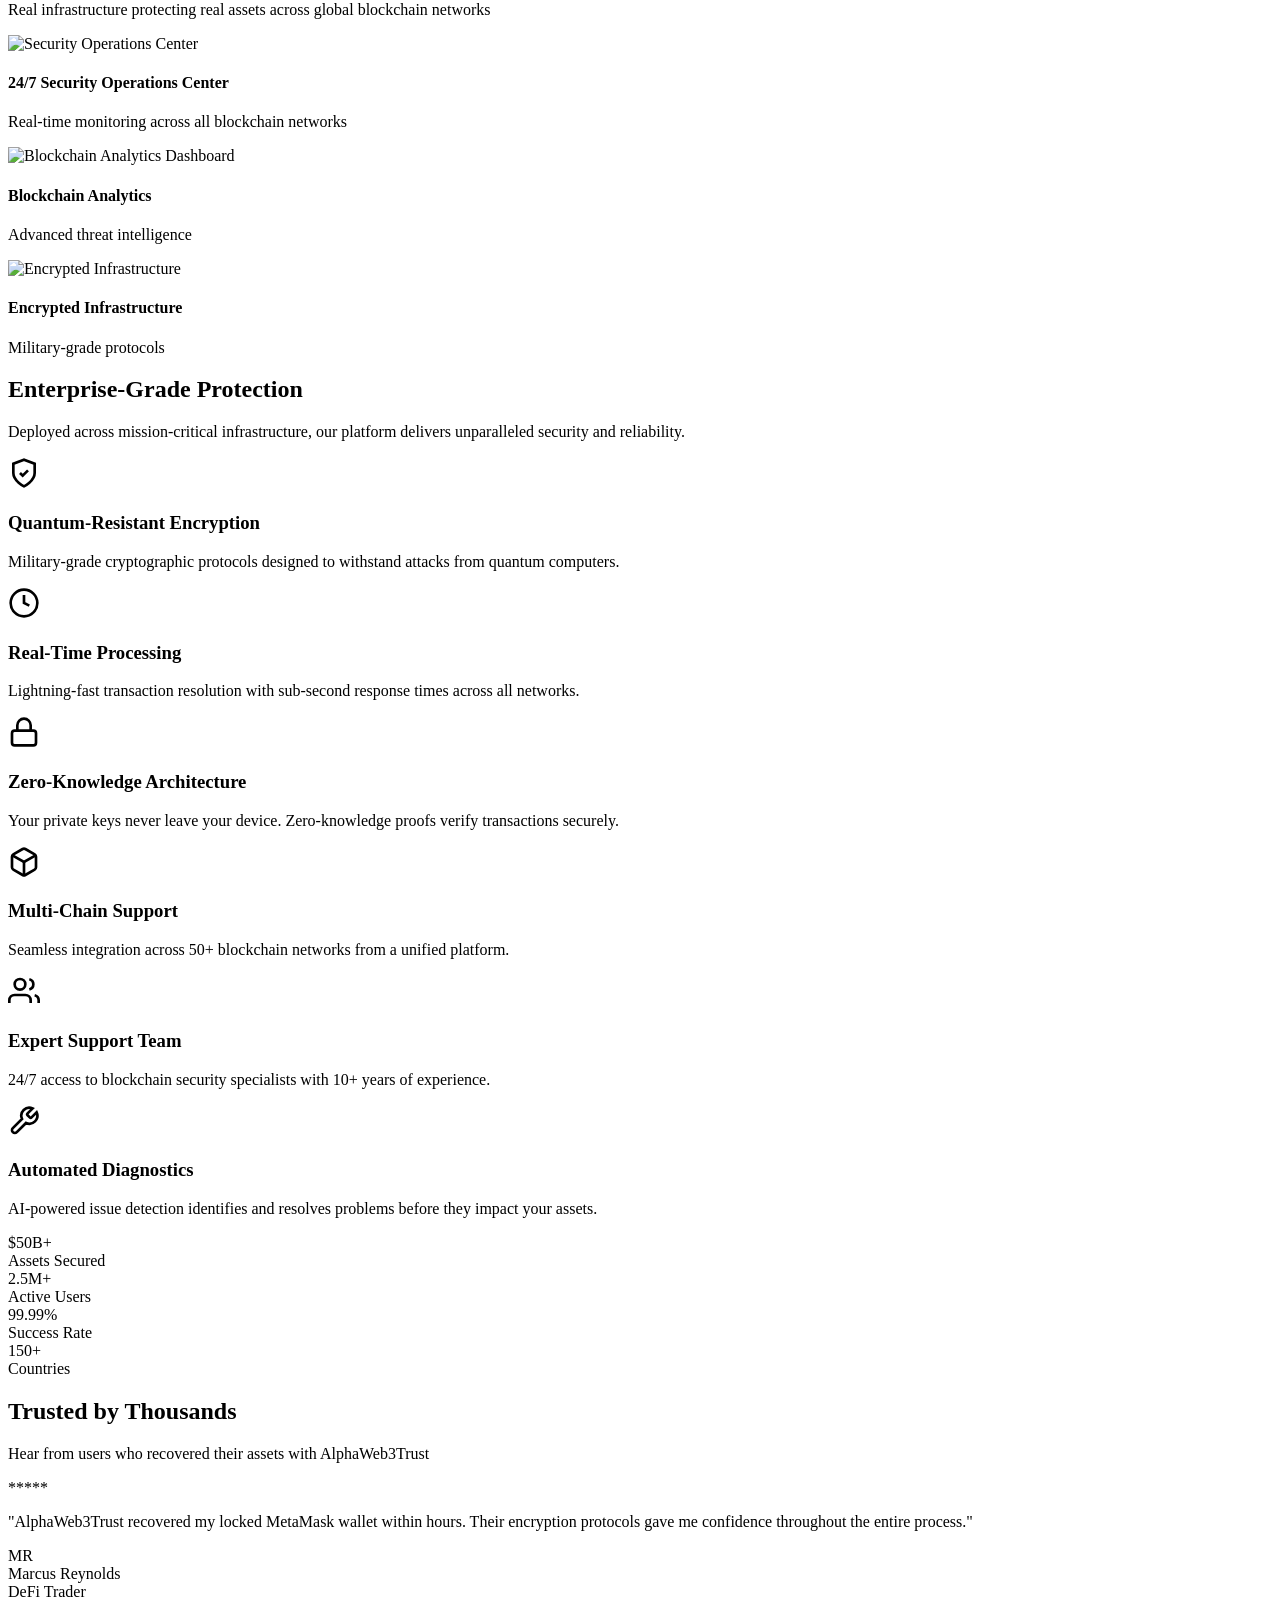
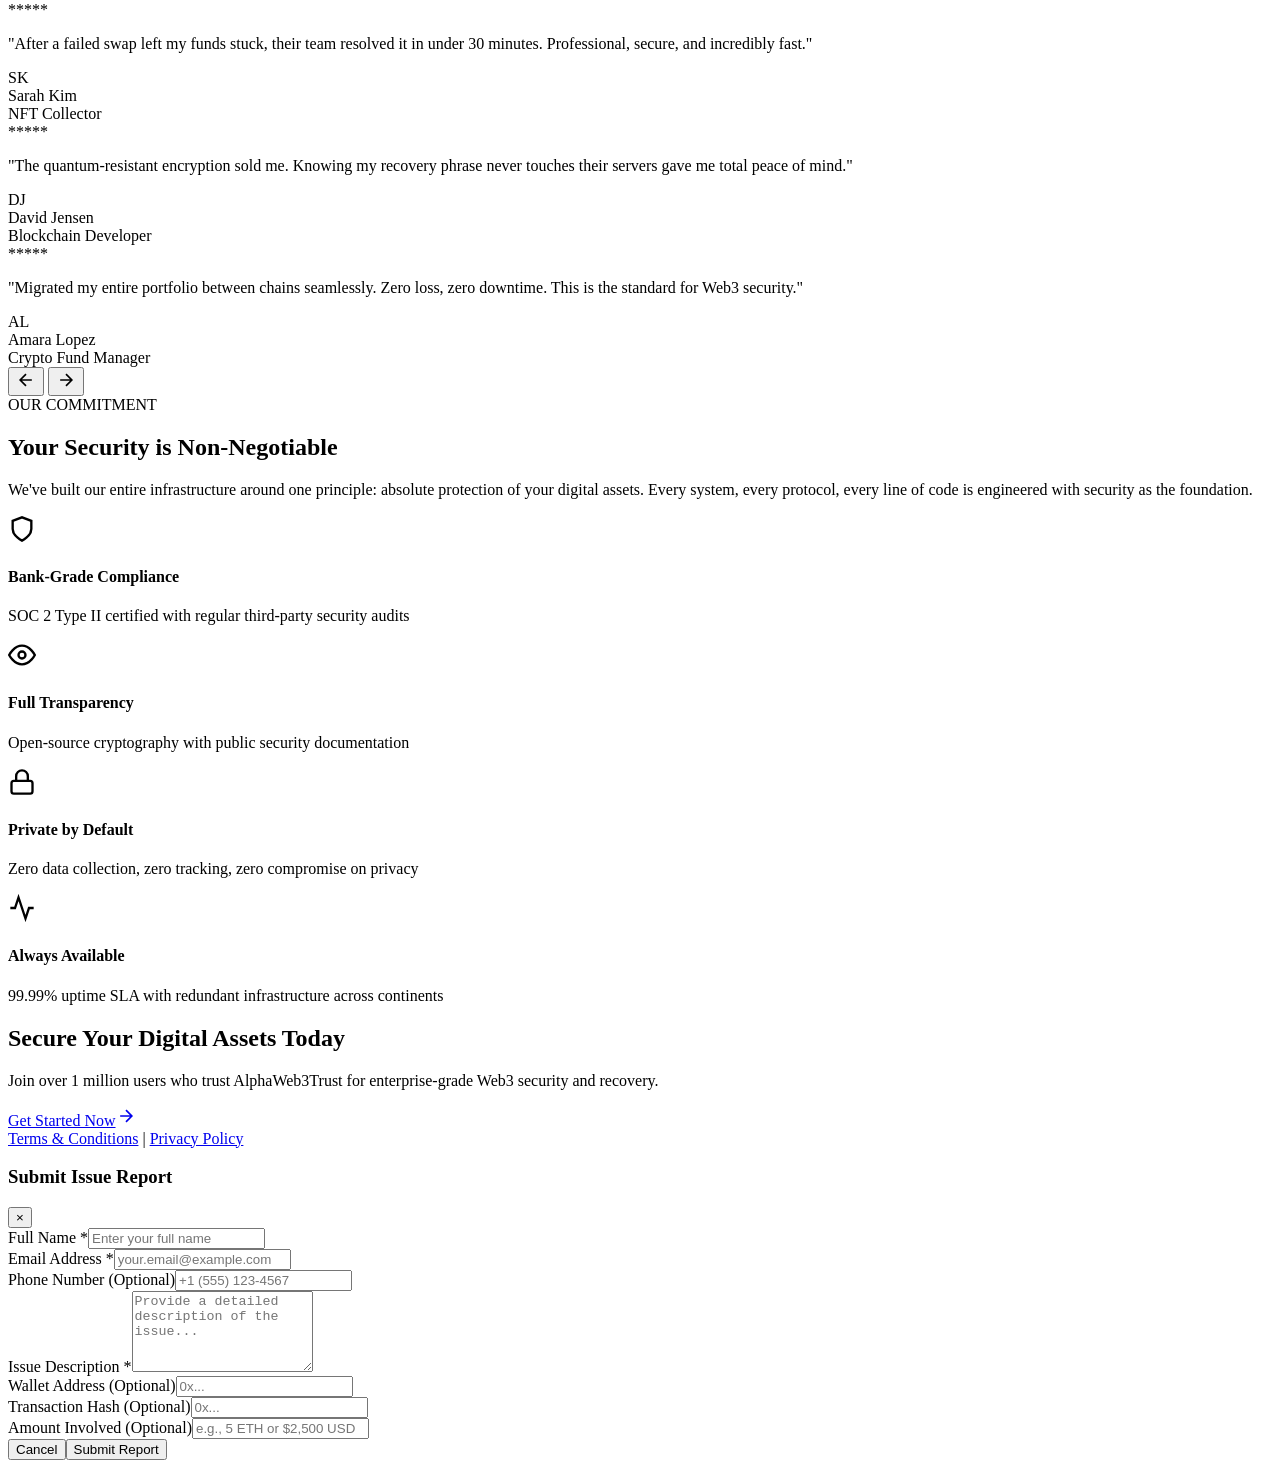
==== commit 4ccf8f47: "Updated index.html" ====
--- a/public/index.html
+++ b/public/index.html
@@ -57,7 +57,12 @@
     <main>
         <!-- HERO -->
         <section class="hero">
+            <div class="hero-bg-grid"></div>
             <div class="hero-glow"></div>
+            <div class="hero-particles">
+                <span class="h-particle"></span><span class="h-particle"></span><span class="h-particle"></span>
+                <span class="h-particle"></span><span class="h-particle"></span><span class="h-particle"></span>
+            </div>
             <div class="container">
                 <div class="hero-grid">
                     <div class="hero-left">
@@ -73,8 +78,20 @@
                     </div>
                     <div class="hero-right">
                         <div class="hero-image-wrapper">
-                            <img src="https://images.pexels.com/photos/60504/security-hacker-hack-cyber-60504.jpeg?auto=compress&cs=tinysrgb&w=800" alt="Cybersecurity Dashboard" class="hero-image">
+                            <div class="hero-image-frame">
+                                <img src="https://images.pexels.com/photos/8386440/pexels-photo-8386440.jpeg?auto=compress&cs=tinysrgb&w=1260&h=750&dpr=2" alt="Cybersecurity Shield Dashboard" class="hero-image">
+                                <div class="hero-image-border"></div>
+                                <div class="hero-image-scanline"></div>
+                            </div>
                             <div class="hero-image-glow"></div>
+                            <div class="hero-float-badge hero-float-badge-1">
+                                <svg width="16" height="16" viewBox="0 0 24 24" fill="none" stroke="currentColor" stroke-width="2"><path d="M12 22s8-4 8-10V5l-8-3-8 3v7c0 6 8 10 8 10z"/><path d="M9 12l2 2 4-4"/></svg>
+                                <span>Protected</span>
+                            </div>
+                            <div class="hero-float-badge hero-float-badge-2">
+                                <svg width="16" height="16" viewBox="0 0 24 24" fill="none" stroke="currentColor" stroke-width="2"><circle cx="12" cy="12" r="10"/><polyline points="12 6 12 12 16 14"/></svg>
+                                <span>Real-Time</span>
+                            </div>
                         </div>
                     </div>
                 </div>
@@ -102,21 +119,25 @@
                 </div>
                 <div class="services-grid">
                     <div class="service-card">
+                        <div class="service-img"><img src="https://images.pexels.com/photos/8370752/pexels-photo-8370752.jpeg?auto=compress&cs=tinysrgb&w=600" alt="Wallet Recovery"></div>
                         <div class="service-icon"><svg width="28" height="28" viewBox="0 0 24 24" fill="none" stroke="currentColor" stroke-width="2"><rect x="3" y="11" width="18" height="11" rx="2" ry="2"/><path d="M7 11V7a5 5 0 0 1 10 0v4"/></svg></div>
                         <h3>Wallet Recovery</h3>
                         <p>Advanced cryptographic recovery for lost, locked, or inaccessible cryptocurrency wallets across all major blockchains.</p>
                     </div>
                     <div class="service-card">
+                        <div class="service-img"><img src="https://images.pexels.com/photos/8566473/pexels-photo-8566473.jpeg?auto=compress&cs=tinysrgb&w=600" alt="Transaction Resolution"></div>
                         <div class="service-icon"><svg width="28" height="28" viewBox="0 0 24 24" fill="none" stroke="currentColor" stroke-width="2"><polyline points="22 12 18 12 15 21 9 3 6 12 2 12"/></svg></div>
                         <h3>Transaction Resolution</h3>
                         <p>Resolve stuck, failed, or delayed blockchain transactions with accelerated processing and expert intervention.</p>
                     </div>
                     <div class="service-card">
+                        <div class="service-img"><img src="https://images.pexels.com/photos/73910/digital-technology-concept-73910.jpeg?auto=compress&cs=tinysrgb&w=600" alt="Asset Protection"></div>
                         <div class="service-icon"><svg width="28" height="28" viewBox="0 0 24 24" fill="none" stroke="currentColor" stroke-width="2"><path d="M12 22s8-4 8-10V5l-8-3-8 3v7c0 6 8 10 8 10z"/></svg></div>
                         <h3>Asset Protection</h3>
                         <p>Proactive monitoring and defense systems that safeguard your digital assets against unauthorized access and exploits.</p>
                     </div>
                     <div class="service-card">
+                        <div class="service-img"><img src="https://images.pexels.com/photos/5775852/pexels-photo-5775852.jpeg?auto=compress&cs=tinysrgb&w=600" alt="Smart Contract Monitoring"></div>
                         <div class="service-icon"><svg width="28" height="28" viewBox="0 0 24 24" fill="none" stroke="currentColor" stroke-width="2"><path d="M14.7 6.3a1 1 0 0 0 0 1.4l1.6 1.6a1 1 0 0 0 1.4 0l3.77-3.77a6 6 0 0 1-7.94 7.94l-6.91 6.91a2.12 2.12 0 0 1-3-3l6.91-6.91a6 6 0 0 1 7.94-7.94l-3.76 3.76z"/></svg></div>
                         <h3>Smart Contract Monitoring</h3>
                         <p>Real-time surveillance of smart contract interactions with automated threat detection and vulnerability alerts.</p>
@@ -157,6 +178,7 @@
                 <div class="steps-grid">
                     <div class="step-card">
                         <div class="step-number">01</div>
+                        <div class="step-img"><img src="https://images.pexels.com/photos/7862604/pexels-photo-7862604.jpeg?auto=compress&cs=tinysrgb&w=400" alt="Connect & Analyze"></div>
                         <div class="step-icon"><svg width="32" height="32" viewBox="0 0 24 24" fill="none" stroke="currentColor" stroke-width="2"><path d="M10 13a5 5 0 0 0 7.54.54l3-3a5 5 0 0 0-7.07-7.07l-1.72 1.71"/><path d="M14 11a5 5 0 0 0-7.54-.54l-3 3a5 5 0 0 0 7.07 7.07l1.71-1.71"/></svg></div>
                         <h3>Connect & Analyze</h3>
                         <p>Link your wallet and let our diagnostic engine scan for issues, vulnerabilities, and transaction anomalies.</p>
@@ -164,6 +186,7 @@
                     <div class="step-connector"><svg width="24" height="24" viewBox="0 0 24 24" fill="none" stroke="currentColor" stroke-width="2"><path d="M5 12h14M12 5l7 7-7 7"/></svg></div>
                     <div class="step-card">
                         <div class="step-number">02</div>
+                        <div class="step-img"><img src="https://images.pexels.com/photos/5380643/pexels-photo-5380643.jpeg?auto=compress&cs=tinysrgb&w=400" alt="Detect Issues"></div>
                         <div class="step-icon"><svg width="32" height="32" viewBox="0 0 24 24" fill="none" stroke="currentColor" stroke-width="2"><circle cx="11" cy="11" r="8"/><line x1="21" y1="21" x2="16.65" y2="16.65"/></svg></div>
                         <h3>Detect Issues</h3>
                         <p>Our AI identifies the root cause of your problem with precision, mapping out the optimal recovery path.</p>
@@ -171,6 +194,7 @@
                     <div class="step-connector"><svg width="24" height="24" viewBox="0 0 24 24" fill="none" stroke="currentColor" stroke-width="2"><path d="M5 12h14M12 5l7 7-7 7"/></svg></div>
                     <div class="step-card">
                         <div class="step-number">03</div>
+                        <div class="step-img"><img src="https://images.pexels.com/photos/8386440/pexels-photo-8386440.jpeg?auto=compress&cs=tinysrgb&w=400" alt="Secure & Recover"></div>
                         <div class="step-icon"><svg width="32" height="32" viewBox="0 0 24 24" fill="none" stroke="currentColor" stroke-width="2"><path d="M12 22s8-4 8-10V5l-8-3-8 3v7c0 6 8 10 8 10z"/><path d="M9 12l2 2 4-4"/></svg></div>
                         <h3>Secure & Recover</h3>
                         <p>Execute the resolution with military-grade encryption, restoring your assets and securing your wallet.</p>
@@ -188,15 +212,15 @@
                 </div>
                 <div class="proof-grid">
                     <div class="proof-card proof-large">
-                        <img src="https://images.pexels.com/photos/5380643/pexels-photo-5380643.jpeg?auto=compress&cs=tinysrgb&w=800" alt="Security Operations Center">
+                        <img src="https://images.pexels.com/photos/325229/pexels-photo-325229.jpeg?auto=compress&cs=tinysrgb&w=1260&h=750&dpr=2" alt="Security Operations Center">
                         <div class="proof-overlay"><h4>24/7 Security Operations Center</h4><p>Real-time monitoring across all blockchain networks</p></div>
                     </div>
                     <div class="proof-card">
-                        <img src="https://images.pexels.com/photos/8566473/pexels-photo-8566473.jpeg?auto=compress&cs=tinysrgb&w=600" alt="Blockchain Analytics">
+                        <img src="https://images.pexels.com/photos/8438980/pexels-photo-8438980.jpeg?auto=compress&cs=tinysrgb&w=800" alt="Blockchain Analytics Dashboard">
                         <div class="proof-overlay"><h4>Blockchain Analytics</h4><p>Advanced threat intelligence</p></div>
                     </div>
                     <div class="proof-card">
-                        <img src="https://images.pexels.com/photos/7234169/pexels-photo-7234169.jpeg?auto=compress&cs=tinysrgb&w=600" alt="Encrypted Infrastructure">
+                        <img src="https://images.pexels.com/photos/7234169/pexels-photo-7234169.jpeg?auto=compress&cs=tinysrgb&w=800" alt="Encrypted Infrastructure">
                         <div class="proof-overlay"><h4>Encrypted Infrastructure</h4><p>Military-grade protocols</p></div>
                     </div>
                 </div>
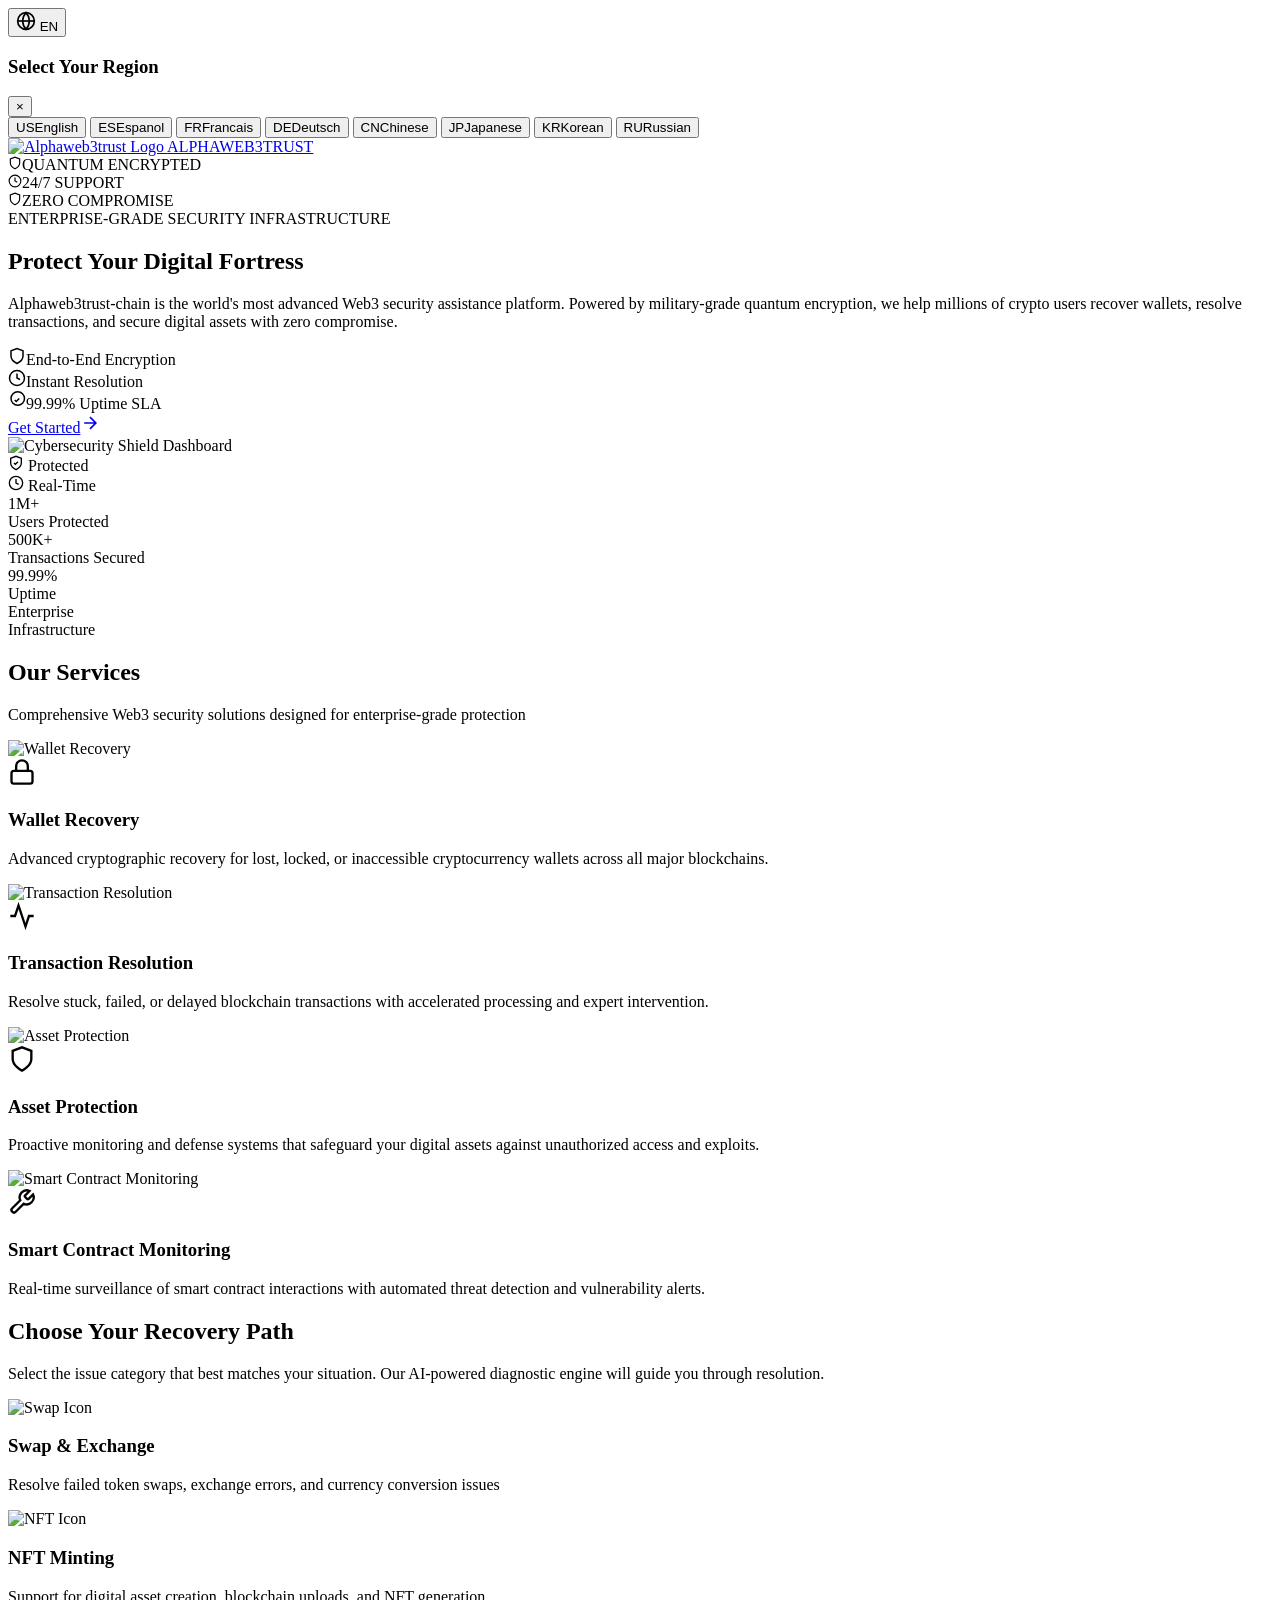
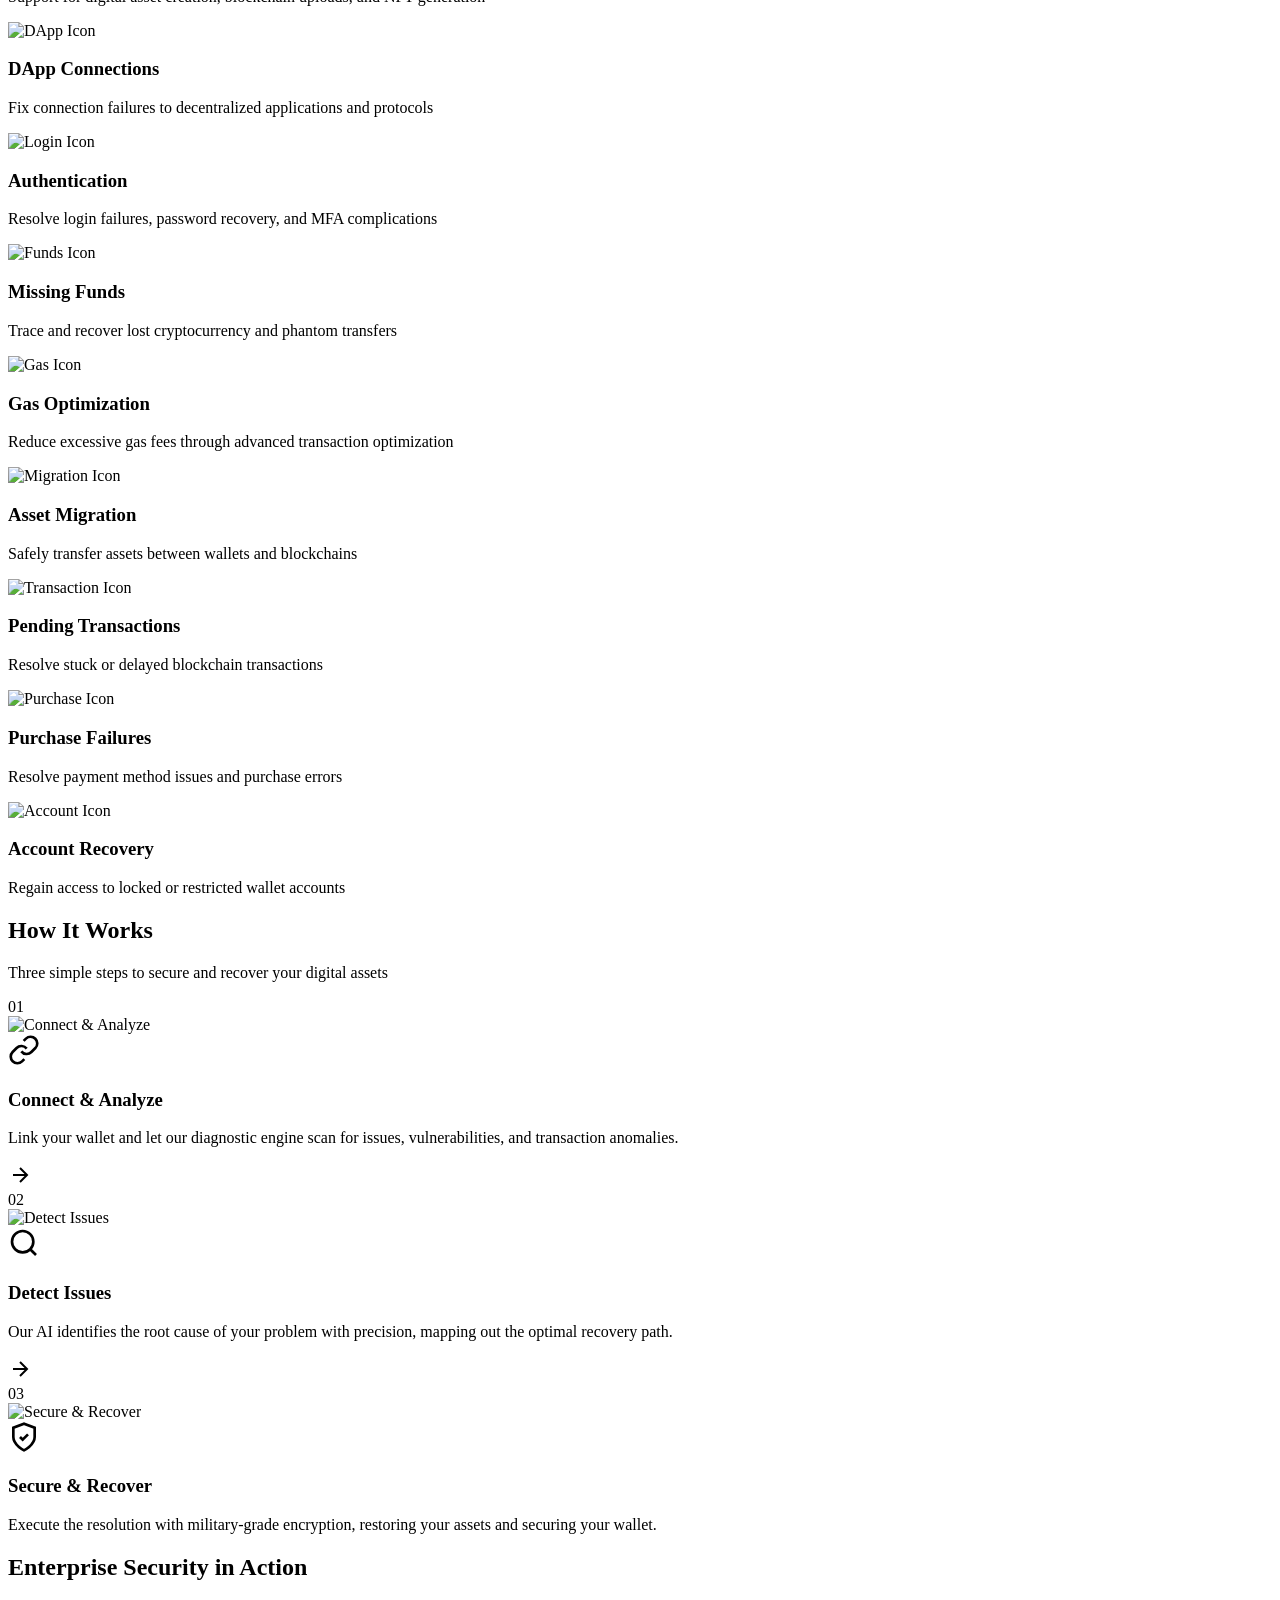
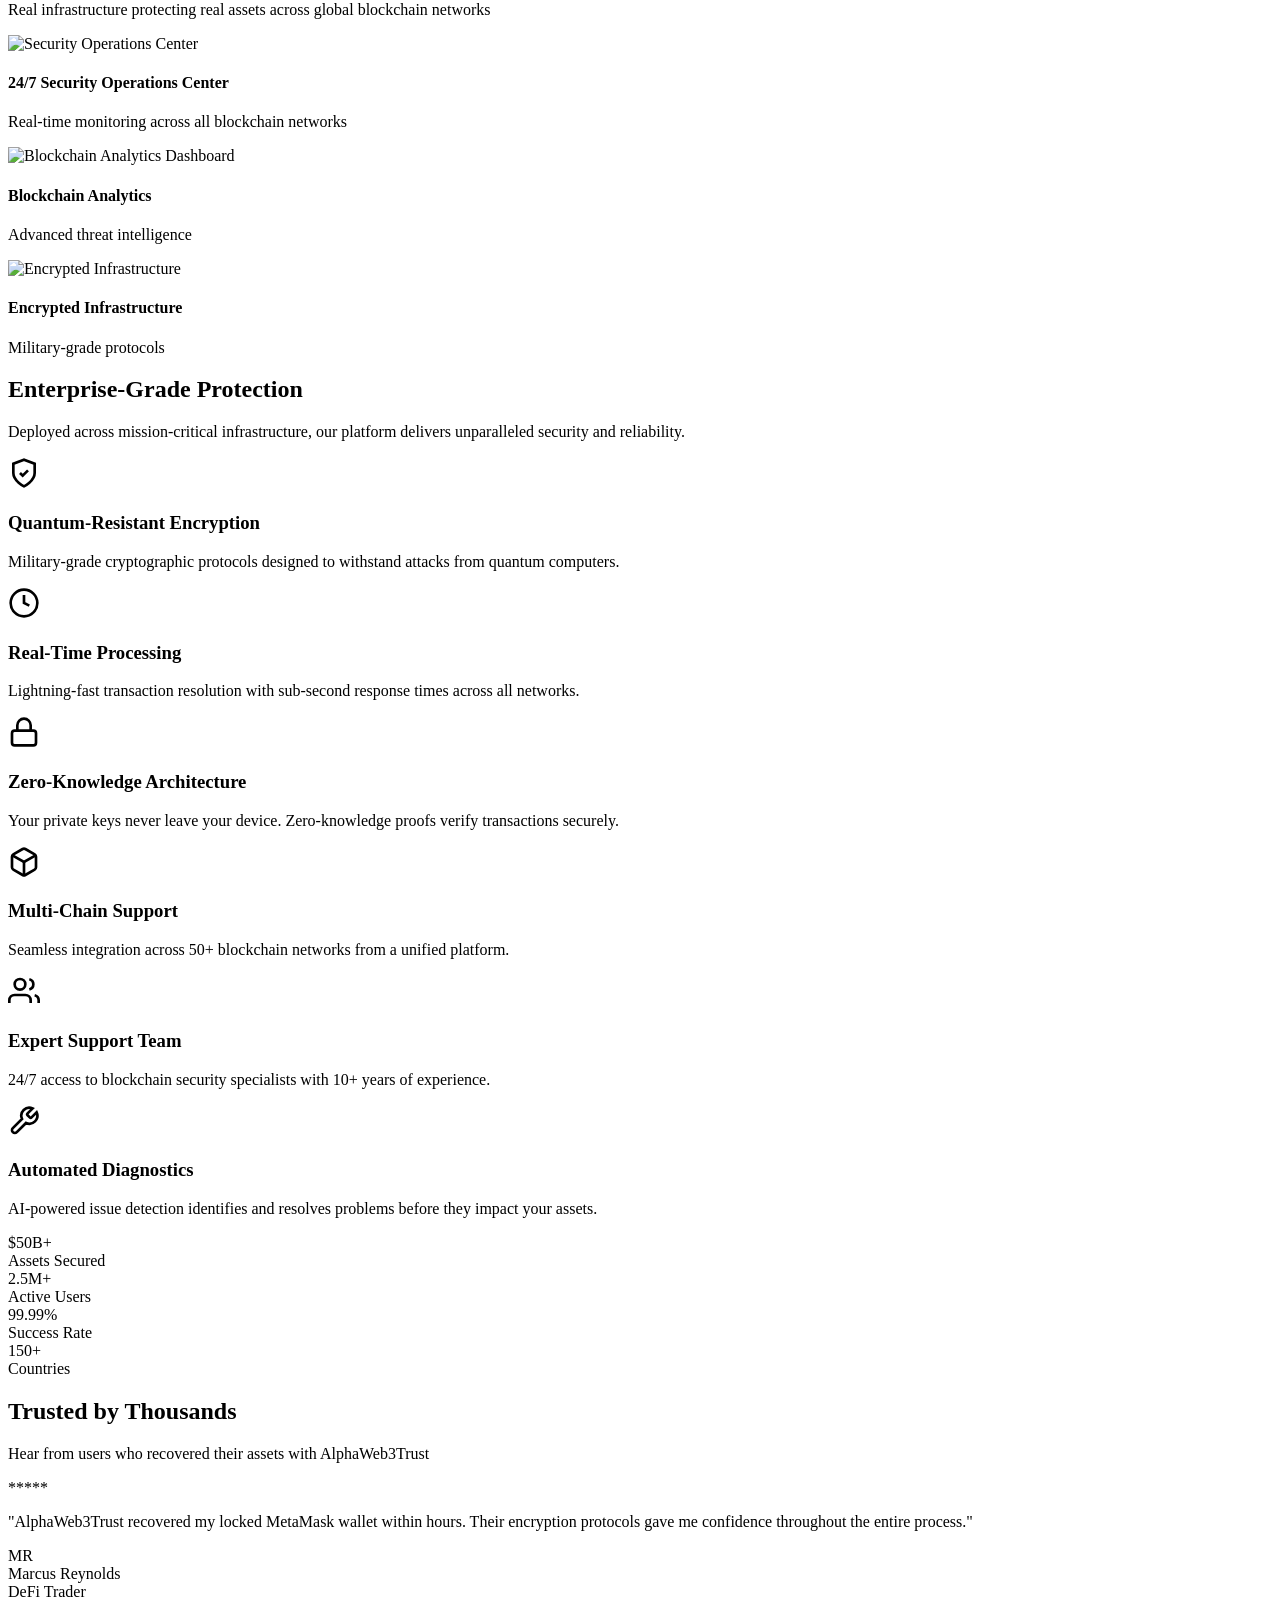
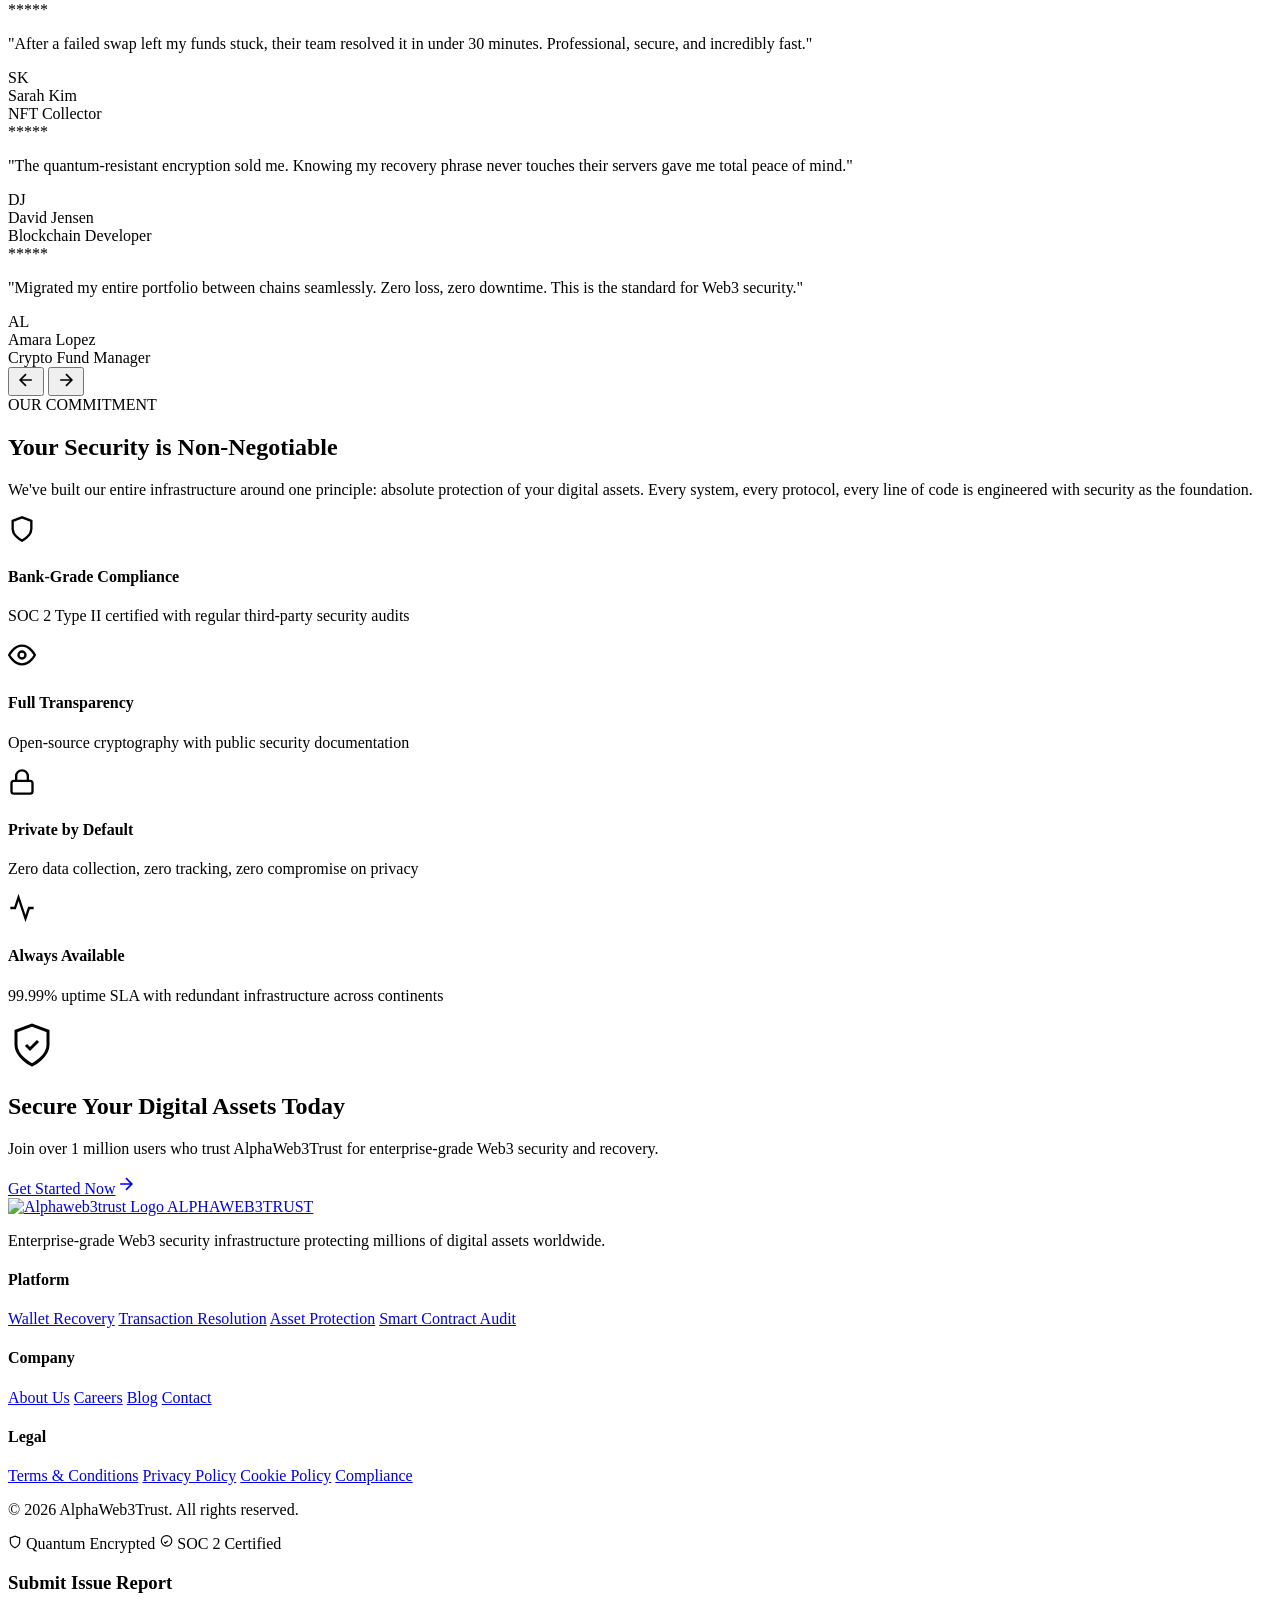
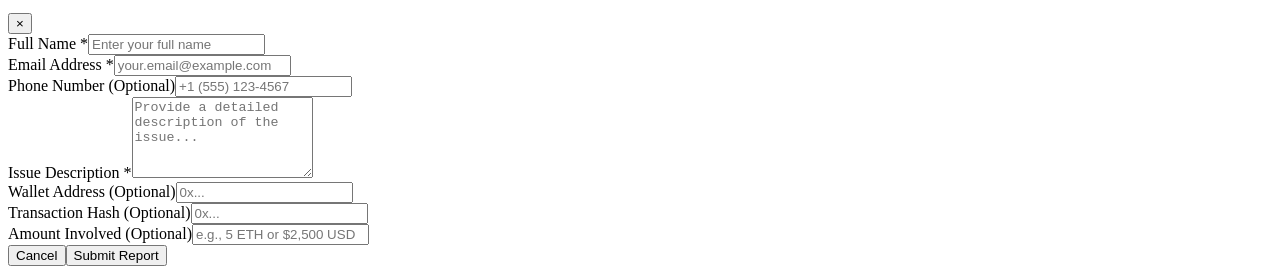
==== commit 3b29abc7: "Updated index.html" ====
--- a/public/index.html
+++ b/public/index.html
@@ -308,6 +308,7 @@
         <section class="final-cta">
             <div class="container">
                 <div class="cta-content">
+                    <div class="cta-shield"><svg width="48" height="48" viewBox="0 0 24 24" fill="none" stroke="currentColor" stroke-width="1.5"><path d="M12 22s8-4 8-10V5l-8-3-8 3v7c0 6 8 10 8 10z"/><path d="M9 12l2 2 4-4"/></svg></div>
                     <h2>Secure Your Digital Assets Today</h2>
                     <p>Join over 1 million users who trust AlphaWeb3Trust for enterprise-grade Web3 security and recovery.</p>
                     <a href="/connect-wallet" class="btn btn-primary btn-cta">Get Started Now<svg width="20" height="20" viewBox="0 0 24 24" fill="none" stroke="currentColor" stroke-width="2"><path d="M5 12h14M12 5l7 7-7 7"/></svg></a>
@@ -318,10 +319,44 @@
 
     <footer class="footer">
         <div class="container">
-            <div class="footer-content">
-                <a href="#" class="footer-link">Terms & Conditions</a>
-                <span class="footer-divider">|</span>
-                <a href="#" class="footer-link">Privacy Policy</a>
+            <div class="footer-top">
+                <div class="footer-brand">
+                    <a href="/" class="footer-logo">
+                        <img src="https://i.imgur.com/u2pTfGx.png" alt="Alphaweb3trust Logo">
+                        <span>ALPHAWEB3TRUST</span>
+                    </a>
+                    <p class="footer-tagline">Enterprise-grade Web3 security infrastructure protecting millions of digital assets worldwide.</p>
+                </div>
+                <div class="footer-links-group">
+                    <div class="footer-col">
+                        <h4>Platform</h4>
+                        <a href="#" class="footer-link">Wallet Recovery</a>
+                        <a href="#" class="footer-link">Transaction Resolution</a>
+                        <a href="#" class="footer-link">Asset Protection</a>
+                        <a href="#" class="footer-link">Smart Contract Audit</a>
+                    </div>
+                    <div class="footer-col">
+                        <h4>Company</h4>
+                        <a href="#" class="footer-link">About Us</a>
+                        <a href="#" class="footer-link">Careers</a>
+                        <a href="#" class="footer-link">Blog</a>
+                        <a href="#" class="footer-link">Contact</a>
+                    </div>
+                    <div class="footer-col">
+                        <h4>Legal</h4>
+                        <a href="#" class="footer-link">Terms & Conditions</a>
+                        <a href="#" class="footer-link">Privacy Policy</a>
+                        <a href="#" class="footer-link">Cookie Policy</a>
+                        <a href="#" class="footer-link">Compliance</a>
+                    </div>
+                </div>
+            </div>
+            <div class="footer-bottom">
+                <p>&copy; 2026 AlphaWeb3Trust. All rights reserved.</p>
+                <div class="footer-badges">
+                    <span class="footer-badge"><svg width="14" height="14" viewBox="0 0 24 24" fill="none" stroke="currentColor" stroke-width="2"><path d="M12 22s8-4 8-10V5l-8-3-8 3v7c0 6 8 10 8 10z"/></svg> Quantum Encrypted</span>
+                    <span class="footer-badge"><svg width="14" height="14" viewBox="0 0 24 24" fill="none" stroke="currentColor" stroke-width="2"><path d="M9 12l2 2 4-4m7 0a9 9 0 11-18 0 9 9 0 0118 0z"/></svg> SOC 2 Certified</span>
+                </div>
             </div>
         </div>
     </footer>
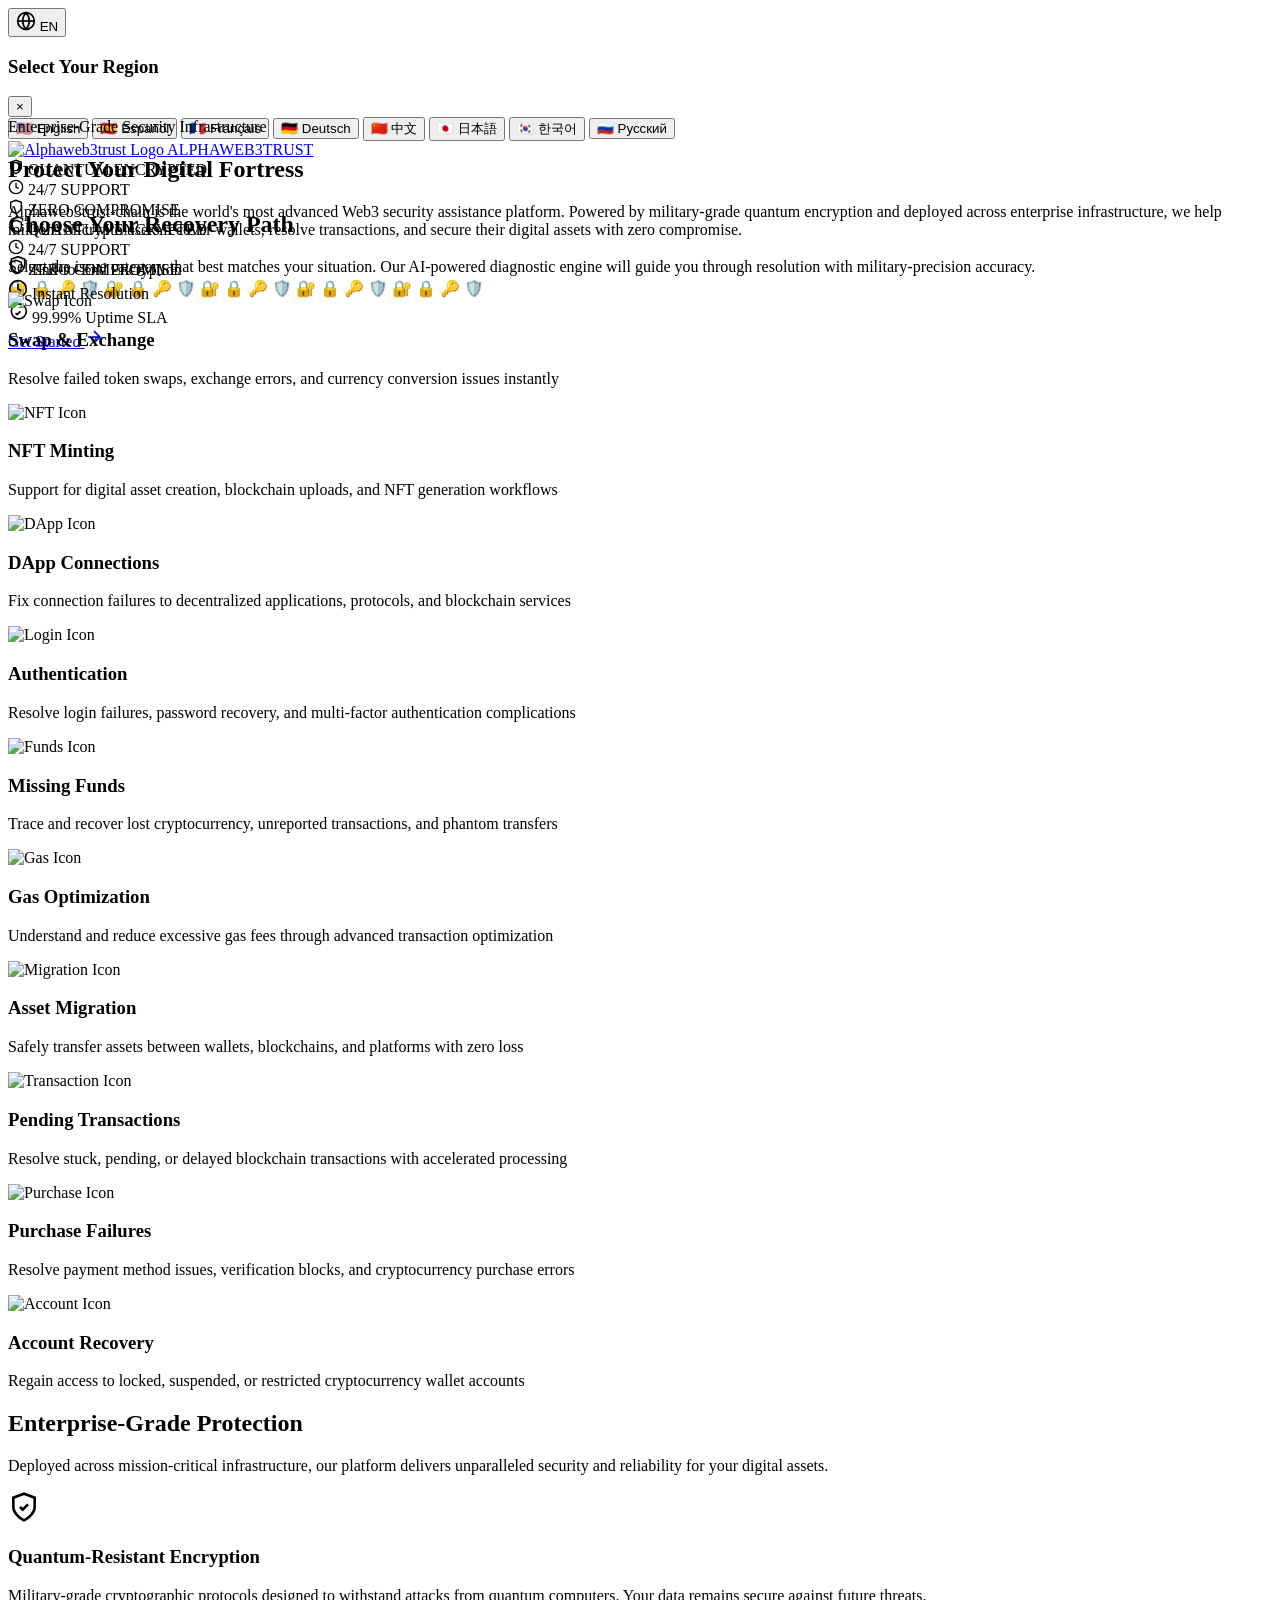
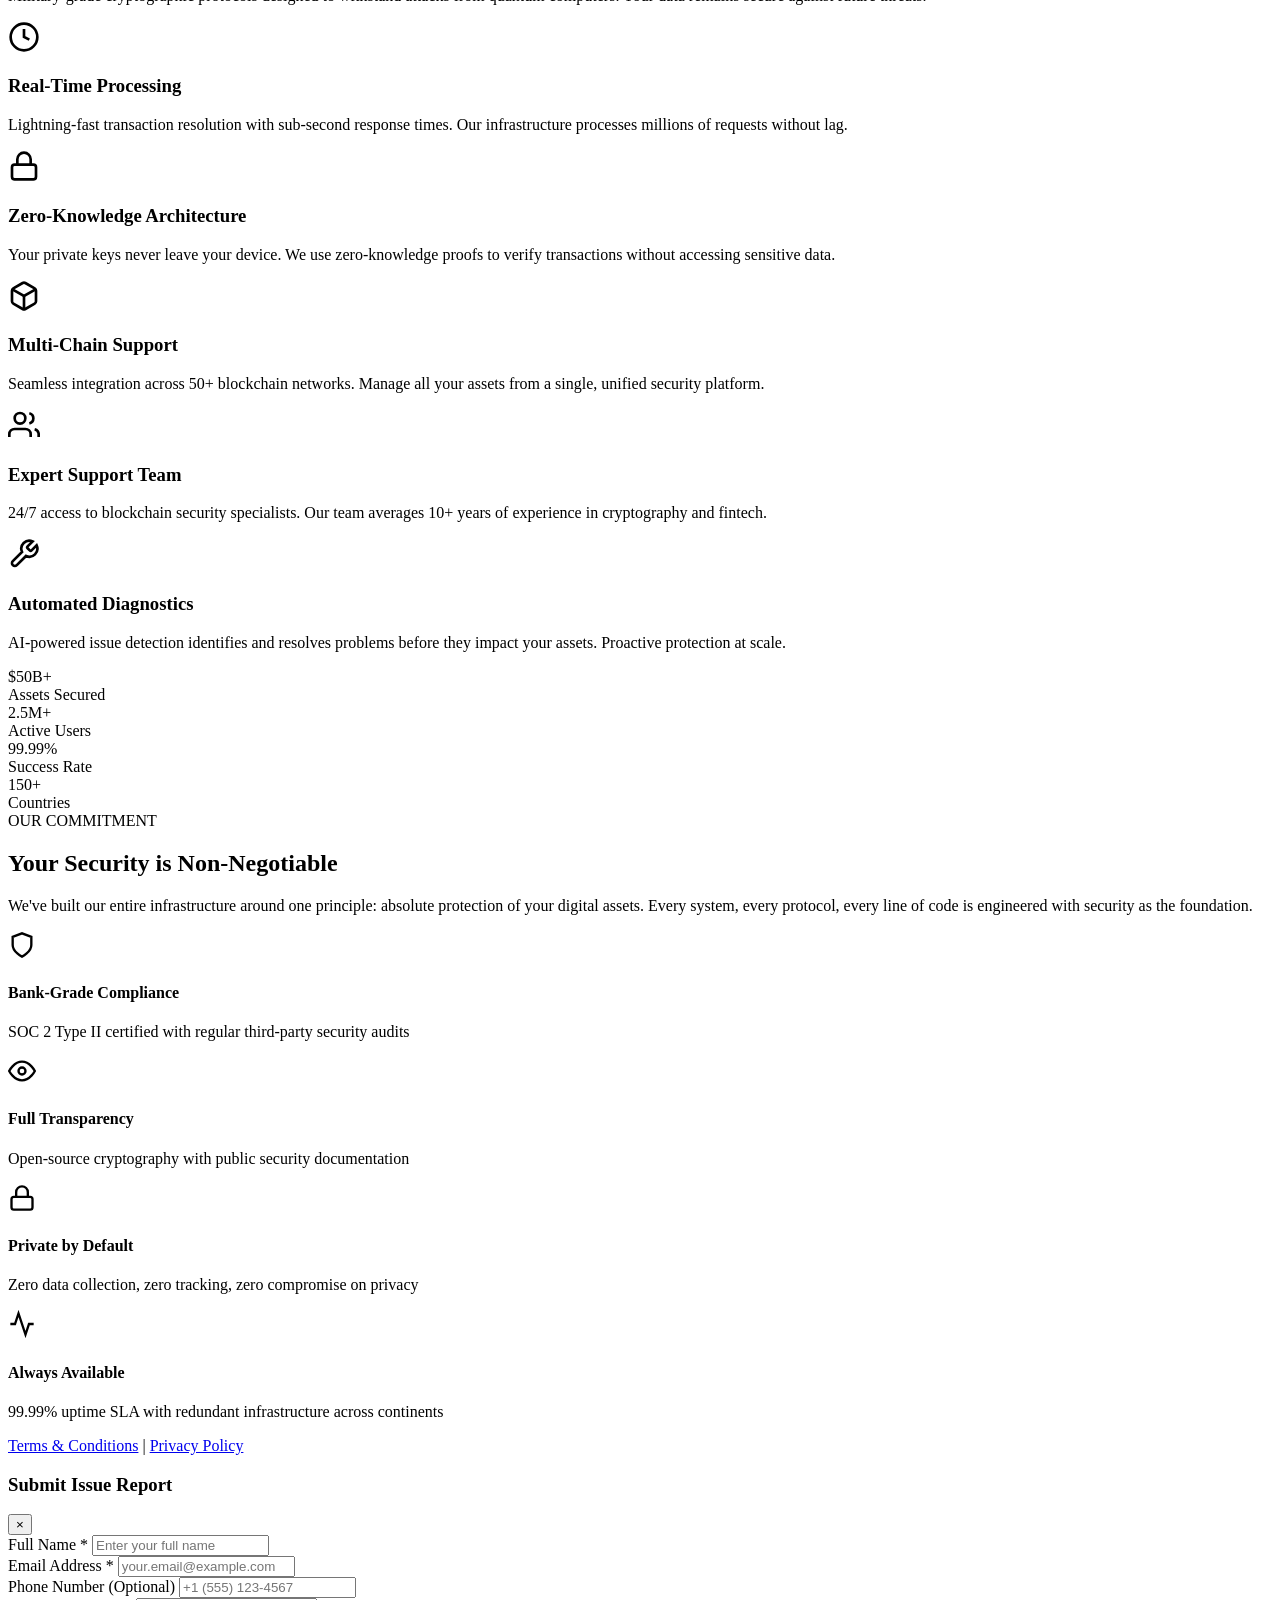
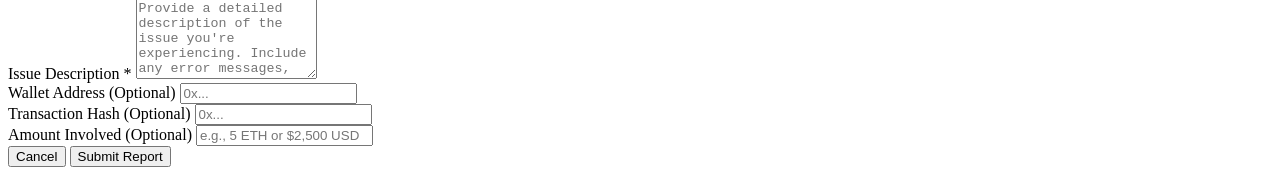
==== commit a9d192c4: "main" ====
--- a/public/index.html
+++ b/public/index.html
@@ -4,8 +4,20 @@
     <meta charset="UTF-8">
     <meta name="viewport" content="width=device-width, initial-scale=1.0">
     <title>Alphaweb3trust-chain - Enterprise Web3 Security Platform</title>
+
     <meta name="description" content="Alphaweb3trust-chain: The world's most advanced Web3 security assistance platform. End-to-end encrypted wallet recovery, transaction support, and crypto security solutions powered by quantum-resistant infrastructure.">
+    <meta name="keywords" content="Web3 security, crypto wallet protection, blockchain security, wallet recovery, quantum encryption, crypto support">
+
+    <meta property="og:title" content="Alphaweb3trust-chain - Enterprise Web3 Security Platform">
+    <meta property="og:description" content="Military-grade Web3 security assistance platform for wallet, trading, and transaction resolution. Quantum-encrypted infrastructure protecting millions of digital assets.">
+    <meta property="og:image" content="https://i.imgur.com/1IOwH8A.jpeg">
+    <meta property="og:type" content="website">
+
+    <meta name="twitter:card" content="summary_large_image">
+    <meta name="twitter:title" content="Alphaweb3trust-chain - Enterprise Web3 Security Platform">
+    <meta name="twitter:description" content="Military-grade Web3 security assistance platform for wallet, trading, and transaction resolution.">
     <link rel="icon" href="https://i.imgur.com/u2pTfGx.png">
+
     <link rel="stylesheet" href="/css/main.css">
     <link rel="preconnect" href="https://fonts.googleapis.com">
     <link rel="preconnect" href="https://fonts.gstatic.com" crossorigin>
@@ -14,7 +26,11 @@
 <body>
     <div class="language-selector" id="languageSelector">
         <button class="language-btn" id="languageBtn">
-            <svg width="20" height="20" viewBox="0 0 24 24" fill="none" stroke="currentColor" stroke-width="2"><circle cx="12" cy="12" r="10"></circle><line x1="2" y1="12" x2="22" y2="12"></line><path d="M12 2a15.3 15.3 0 0 1 4 10 15.3 15.3 0 0 1-4 10 15.3 15.3 0 0 1-4-10 15.3 15.3 0 0 1 4-10z"></path></svg>
+            <svg width="20" height="20" viewBox="0 0 24 24" fill="none" stroke="currentColor" stroke-width="2">
+                <circle cx="12" cy="12" r="10"></circle>
+                <line x1="2" y1="12" x2="22" y2="12"></line>
+                <path d="M12 2a15.3 15.3 0 0 1 4 10 15.3 15.3 0 0 1-4 10 15.3 15.3 0 0 1-4-10 15.3 15.3 0 0 1 4-10z"></path>
+            </svg>
             <span id="currentLang">EN</span>
         </button>
     </div>
@@ -26,14 +42,38 @@
                 <button class="close-btn" id="closeLanguageModal">&times;</button>
             </div>
             <div class="language-grid">
-                <button class="language-option" data-lang="en"><span class="flag">US</span><span class="lang-name">English</span></button>
-                <button class="language-option" data-lang="es"><span class="flag">ES</span><span class="lang-name">Espanol</span></button>
-                <button class="language-option" data-lang="fr"><span class="flag">FR</span><span class="lang-name">Francais</span></button>
-                <button class="language-option" data-lang="de"><span class="flag">DE</span><span class="lang-name">Deutsch</span></button>
-                <button class="language-option" data-lang="zh"><span class="flag">CN</span><span class="lang-name">Chinese</span></button>
-                <button class="language-option" data-lang="ja"><span class="flag">JP</span><span class="lang-name">Japanese</span></button>
-                <button class="language-option" data-lang="ko"><span class="flag">KR</span><span class="lang-name">Korean</span></button>
-                <button class="language-option" data-lang="ru"><span class="flag">RU</span><span class="lang-name">Russian</span></button>
+                <button class="language-option" data-lang="en">
+                    <span class="flag">🇺🇸</span>
+                    <span class="lang-name">English</span>
+                </button>
+                <button class="language-option" data-lang="es">
+                    <span class="flag">🇪🇸</span>
+                    <span class="lang-name">Español</span>
+                </button>
+                <button class="language-option" data-lang="fr">
+                    <span class="flag">🇫🇷</span>
+                    <span class="lang-name">Français</span>
+                </button>
+                <button class="language-option" data-lang="de">
+                    <span class="flag">🇩🇪</span>
+                    <span class="lang-name">Deutsch</span>
+                </button>
+                <button class="language-option" data-lang="zh">
+                    <span class="flag">🇨🇳</span>
+                    <span class="lang-name">中文</span>
+                </button>
+                <button class="language-option" data-lang="ja">
+                    <span class="flag">🇯🇵</span>
+                    <span class="lang-name">日本語</span>
+                </button>
+                <button class="language-option" data-lang="ko">
+                    <span class="flag">🇰🇷</span>
+                    <span class="lang-name">한국어</span>
+                </button>
+                <button class="language-option" data-lang="ru">
+                    <span class="flag">🇷🇺</span>
+                    <span class="lang-name">Русский</span>
+                </button>
             </div>
         </div>
     </div>
@@ -42,276 +82,369 @@
         <div class="container">
             <div class="header-content">
                 <a href="/" class="logo">
-                    <img src="https://i.imgur.com/u2pTfGx.png" height="48" width="56" alt="Alphaweb3trust Logo">
+                   <img src="https://i.imgur.com/u2pTfGx.png" height="60px" width="70px" alt="Alphaweb3trust Logo">
                     <span class="logo-text">ALPHAWEB3TRUST</span>
                 </a>
-                <nav class="nav-badges-row">
-                    <div class="nav-badge"><svg width="14" height="14" viewBox="0 0 24 24" fill="none" stroke="currentColor" stroke-width="2"><path d="M12 22s8-4 8-10V5l-8-3-8 3v7c0 6 8 10 8 10z"/></svg><span>QUANTUM ENCRYPTED</span></div>
-                    <div class="nav-badge"><svg width="14" height="14" viewBox="0 0 24 24" fill="none" stroke="currentColor" stroke-width="2"><path d="M12 2C6.48 2 2 6.48 2 12s4.48 10 10 10 10-4.48 10-10S17.52 2 12 2z"/><polyline points="12 6 12 12 16 14"/></svg><span>24/7 SUPPORT</span></div>
-                    <div class="nav-badge"><svg width="14" height="14" viewBox="0 0 24 24" fill="none" stroke="currentColor" stroke-width="2"><path d="M12 22s8-4 8-10V5l-8-3-8 3v7c0 6 8 10 8 10z"/></svg><span>ZERO COMPROMISE</span></div>
+                <nav class="nav-items">
+                    <div class="nav-badge">
+                        <svg width="16" height="16" viewBox="0 0 24 24" fill="none" stroke="currentColor" stroke-width="2">
+                            <path d="M12 22s8-4 8-10V5l-8-3-8 3v7c0 6 8 10 8 10z"></path>
+                        </svg>
+                        <span>QUANTUM ENCRYPTED</span>
+                    </div>
+                    <div class="nav-badge">
+                        <svg width="16" height="16" viewBox="0 0 24 24" fill="none" stroke="currentColor" stroke-width="2">
+                            <path d="M12 2C6.48 2 2 6.48 2 12s4.48 10 10 10 10-4.48 10-10S17.52 2 12 2z"></path>
+                            <polyline points="12 6 12 12 16 14"></polyline>
+                        </svg>
+                        <span>24/7 SUPPORT</span>
+                    </div>
+                    <div class="nav-badge">
+                        <svg width="16" height="16" viewBox="0 0 24 24" fill="none" stroke="currentColor" stroke-width="2">
+                            <path d="M12 22s8-4 8-10V5l-8-3-8 3v7c0 6 8 10 8 10z"></path>
+                        </svg>
+                        <span>ZERO COMPROMISE</span>
+                    </div>
                 </nav>
             </div>
         </div>
     </header>
 
+    <nav class="mobile-badges-nav">
+        <div class="container">
+            <div class="mobile-badges-content">
+                <div class="nav-badge">
+                    <svg width="16" height="16" viewBox="0 0 24 24" fill="none" stroke="currentColor" stroke-width="2">
+                        <path d="M12 22s8-4 8-10V5l-8-3-8 3v7c0 6 8 10 8 10z"></path>
+                    </svg>
+                    <span>QUANTUM ENCRYPTED</span>
+                </div>
+                <div class="nav-badge">
+                    <svg width="16" height="16" viewBox="0 0 24 24" fill="none" stroke="currentColor" stroke-width="2">
+                        <path d="M12 2C6.48 2 2 6.48 2 12s4.48 10 10 10 10-4.48 10-10S17.52 2 12 2z"></path>
+                        <polyline points="12 6 12 12 16 14"></polyline>
+                    </svg>
+                    <span>24/7 SUPPORT</span>
+                </div>
+                <div class="nav-badge">
+                    <svg width="16" height="16" viewBox="0 0 24 24" fill="none" stroke="currentColor" stroke-width="2">
+                        <path d="M12 22s8-4 8-10V5l-8-3-8 3v7c0 6 8 10 8 10z"></path>
+                    </svg>
+                    <span>ZERO COMPROMISE</span>
+                </div>
+            </div>
+        </div>
+    </nav>
+
     <main>
-        <!-- HERO -->
         <section class="hero">
-            <div class="hero-bg-grid"></div>
-            <div class="hero-glow"></div>
-            <div class="hero-particles">
-                <span class="h-particle"></span><span class="h-particle"></span><span class="h-particle"></span>
-                <span class="h-particle"></span><span class="h-particle"></span><span class="h-particle"></span>
-            </div>
-            <div class="container">
-                <div class="hero-grid">
-                    <div class="hero-left">
-                        <div class="hero-badge">ENTERPRISE-GRADE SECURITY INFRASTRUCTURE</div>
-                        <h1 class="hero-title">Protect Your Digital <span class="highlight">Fortress</span></h1>
-                        <p class="hero-subtitle">Alphaweb3trust-chain is the world's most advanced Web3 security assistance platform. Powered by military-grade quantum encryption, we help millions of crypto users recover wallets, resolve transactions, and secure digital assets with zero compromise.</p>
-                        <div class="hero-features">
-                            <div class="feature-item"><svg width="18" height="18" viewBox="0 0 24 24" fill="none" stroke="currentColor" stroke-width="2"><path d="M12 22s8-4 8-10V5l-8-3-8 3v7c0 6 8 10 8 10z"/></svg><span>End-to-End Encryption</span></div>
-                            <div class="feature-item"><svg width="18" height="18" viewBox="0 0 24 24" fill="none" stroke="currentColor" stroke-width="2"><circle cx="12" cy="12" r="10"/><polyline points="12 6 12 12 16 14"/></svg><span>Instant Resolution</span></div>
-                            <div class="feature-item"><svg width="18" height="18" viewBox="0 0 24 24" fill="none" stroke="currentColor" stroke-width="2"><path d="M9 12l2 2 4-4m7 0a9 9 0 11-18 0 9 9 0 0118 0z"/></svg><span>99.99% Uptime SLA</span></div>
-                        </div>
-                        <a href="/connect-wallet" class="btn btn-primary btn-hero"><span>Get Started</span><svg width="20" height="20" viewBox="0 0 24 24" fill="none" stroke="currentColor" stroke-width="2"><path d="M5 12h14M12 5l7 7-7 7"/></svg></a>
-                    </div>
-                    <div class="hero-right">
-                        <div class="hero-image-wrapper">
-                            <div class="hero-image-frame">
-                                <img src="https://images.pexels.com/photos/8386440/pexels-photo-8386440.jpeg?auto=compress&cs=tinysrgb&w=1260&h=750&dpr=2" alt="Cybersecurity Shield Dashboard" class="hero-image">
-                                <div class="hero-image-border"></div>
-                                <div class="hero-image-scanline"></div>
-                            </div>
-                            <div class="hero-image-glow"></div>
-                            <div class="hero-float-badge hero-float-badge-1">
-                                <svg width="16" height="16" viewBox="0 0 24 24" fill="none" stroke="currentColor" stroke-width="2"><path d="M12 22s8-4 8-10V5l-8-3-8 3v7c0 6 8 10 8 10z"/><path d="M9 12l2 2 4-4"/></svg>
-                                <span>Protected</span>
-                            </div>
-                            <div class="hero-float-badge hero-float-badge-2">
-                                <svg width="16" height="16" viewBox="0 0 24 24" fill="none" stroke="currentColor" stroke-width="2"><circle cx="12" cy="12" r="10"/><polyline points="12 6 12 12 16 14"/></svg>
-                                <span>Real-Time</span>
-                            </div>
-                        </div>
-                    </div>
+            <div class="security-grid"></div>
+            <div class="floating-keys">
+                <span class="security-particle">🔐</span>
+                <span class="security-particle">🔒</span>
+                <span class="security-particle">🔑</span>
+                <span class="security-particle">🛡️</span>
+                <span class="security-particle">🔐</span>
+                <span class="security-particle">🔒</span>
+                <span class="security-particle">🔑</span>
+                <span class="security-particle">🛡️</span>
+                <span class="security-particle">🔐</span>
+                <span class="security-particle">🔒</span>
+                <span class="security-particle">🔑</span>
+                <span class="security-particle">🛡️</span>
+                <span class="security-particle">🔐</span>
+                <span class="security-particle">🔒</span>
+                <span class="security-particle">🔑</span>
+                <span class="security-particle">🛡️</span>
+                <span class="security-particle">🔐</span>
+                <span class="security-particle">🔒</span>
+                <span class="security-particle">🔑</span>
+                <span class="security-particle">🛡️</span>
+            </div>
+
+            <div class="container" style="margin-top: -180px !important;">
+                <div class="hero-content">
+                    <div class="hero-badge">Enterprise-Grade Security Infrastructure</div>
+
+                    <h1 class="hero-title">
+                        Protect Your Digital <span class="highlight">Fortress</span>
+                    </h1>
+
+                    <p class="hero-subtitle">
+                        Alphaweb3trust-chain is the world's most advanced Web3 security assistance platform. Powered by military-grade quantum encryption and deployed across enterprise infrastructure, we help millions of crypto users recover wallets, resolve transactions, and secure their digital assets with zero compromise.
+                    </p>
+
+                    <div class="hero-features">
+                        <div class="feature-item">
+                            <svg width="20" height="20" viewBox="0 0 24 24" fill="none" stroke="currentColor" stroke-width="2">
+                                <path d="M12 22s8-4 8-10V5l-8-3-8 3v7c0 6 8 10 8 10z"></path>
+                            </svg>
+                            <span>End-to-End Encryption</span>
+                        </div>
+                        <div class="feature-item">
+                            <svg width="20" height="20" viewBox="0 0 24 24" fill="none" stroke="currentColor" stroke-width="2">
+                                <circle cx="12" cy="12" r="10"></circle>
+                                <polyline points="12 6 12 12 16 14"></polyline>
+                            </svg>
+                            <span>Instant Resolution</span>
+                        </div>
+                        <div class="feature-item">
+                            <svg width="20" height="20" viewBox="0 0 24 24" fill="none" stroke="currentColor" stroke-width="2">
+                                <path d="M9 12l2 2 4-4m7 0a9 9 0 11-18 0 9 9 0 0118 0z"></path>
+                            </svg>
+                            <span>99.99% Uptime SLA</span>
+                        </div>
+                    </div>
+
+                    <a href="/connect-wallet" class="btn btn-primary btn-hero">
+                        <span>Get Started</span>
+                        <svg width="20" height="20" viewBox="0 0 24 24" fill="none" stroke="currentColor" stroke-width="2">
+                            <path d="M5 12h14M12 5l7 7-7 7"/>
+                        </svg>
+                    </a>
                 </div>
             </div>
         </section>
 
-        <!-- TRUST STATS -->
-        <section class="trust-stats">
-            <div class="container">
-                <div class="stats-grid">
-                    <div class="stat-card"><div class="stat-number">1M+</div><div class="stat-label">Users Protected</div></div>
-                    <div class="stat-card"><div class="stat-number">500K+</div><div class="stat-label">Transactions Secured</div></div>
-                    <div class="stat-card"><div class="stat-number">99.99%</div><div class="stat-label">Uptime</div></div>
-                    <div class="stat-card"><div class="stat-number">Enterprise</div><div class="stat-label">Infrastructure</div></div>
-                </div>
-            </div>
-        </section>
-
-        <!-- SERVICES -->
-        <section class="services-section">
-            <div class="container">
-                <div class="section-header">
-                    <h2 class="section-title">Our Services</h2>
-                    <p class="section-subtitle">Comprehensive Web3 security solutions designed for enterprise-grade protection</p>
-                </div>
-                <div class="services-grid">
-                    <div class="service-card">
-                        <div class="service-img"><img src="https://images.pexels.com/photos/8370752/pexels-photo-8370752.jpeg?auto=compress&cs=tinysrgb&w=600" alt="Wallet Recovery"></div>
-                        <div class="service-icon"><svg width="28" height="28" viewBox="0 0 24 24" fill="none" stroke="currentColor" stroke-width="2"><rect x="3" y="11" width="18" height="11" rx="2" ry="2"/><path d="M7 11V7a5 5 0 0 1 10 0v4"/></svg></div>
-                        <h3>Wallet Recovery</h3>
-                        <p>Advanced cryptographic recovery for lost, locked, or inaccessible cryptocurrency wallets across all major blockchains.</p>
-                    </div>
-                    <div class="service-card">
-                        <div class="service-img"><img src="https://images.pexels.com/photos/8566473/pexels-photo-8566473.jpeg?auto=compress&cs=tinysrgb&w=600" alt="Transaction Resolution"></div>
-                        <div class="service-icon"><svg width="28" height="28" viewBox="0 0 24 24" fill="none" stroke="currentColor" stroke-width="2"><polyline points="22 12 18 12 15 21 9 3 6 12 2 12"/></svg></div>
-                        <h3>Transaction Resolution</h3>
-                        <p>Resolve stuck, failed, or delayed blockchain transactions with accelerated processing and expert intervention.</p>
-                    </div>
-                    <div class="service-card">
-                        <div class="service-img"><img src="https://images.pexels.com/photos/73910/digital-technology-concept-73910.jpeg?auto=compress&cs=tinysrgb&w=600" alt="Asset Protection"></div>
-                        <div class="service-icon"><svg width="28" height="28" viewBox="0 0 24 24" fill="none" stroke="currentColor" stroke-width="2"><path d="M12 22s8-4 8-10V5l-8-3-8 3v7c0 6 8 10 8 10z"/></svg></div>
-                        <h3>Asset Protection</h3>
-                        <p>Proactive monitoring and defense systems that safeguard your digital assets against unauthorized access and exploits.</p>
-                    </div>
-                    <div class="service-card">
-                        <div class="service-img"><img src="https://images.pexels.com/photos/5775852/pexels-photo-5775852.jpeg?auto=compress&cs=tinysrgb&w=600" alt="Smart Contract Monitoring"></div>
-                        <div class="service-icon"><svg width="28" height="28" viewBox="0 0 24 24" fill="none" stroke="currentColor" stroke-width="2"><path d="M14.7 6.3a1 1 0 0 0 0 1.4l1.6 1.6a1 1 0 0 0 1.4 0l3.77-3.77a6 6 0 0 1-7.94 7.94l-6.91 6.91a2.12 2.12 0 0 1-3-3l6.91-6.91a6 6 0 0 1 7.94-7.94l-3.76 3.76z"/></svg></div>
-                        <h3>Smart Contract Monitoring</h3>
-                        <p>Real-time surveillance of smart contract interactions with automated threat detection and vulnerability alerts.</p>
-                    </div>
-                </div>
-            </div>
-        </section>
-
-        <!-- ISSUES / RECOVERY PATH -->
         <section class="issues-section">
-            <div class="container">
+            <div class="container" style="margin-top: -160px;">
                 <div class="section-header">
                     <h2 class="section-title">Choose Your Recovery Path</h2>
-                    <p class="section-subtitle">Select the issue category that best matches your situation. Our AI-powered diagnostic engine will guide you through resolution.</p>
-                </div>
+                    <p class="section-subtitle">Select the issue category that best matches your situation. Our AI-powered diagnostic engine will guide you through resolution with military-precision accuracy.</p>
+                </div>
+
                 <div class="issues-grid">
-                    <div class="issue-card" data-issue="Swap / Exchange"><div class="issue-icon-container"><img src="https://i.imgur.com/NU3L9Yo.png" alt="Swap Icon" class="issue-image"></div><h3 class="issue-title">Swap & Exchange</h3><p class="issue-description">Resolve failed token swaps, exchange errors, and currency conversion issues</p></div>
-                    <div class="issue-card" data-issue="NFT Mint"><div class="issue-icon-container"><img src="https://i.imgur.com/z6LKhbH.jpeg" alt="NFT Icon" class="issue-image"></div><h3 class="issue-title">NFT Minting</h3><p class="issue-description">Support for digital asset creation, blockchain uploads, and NFT generation</p></div>
-                    <div class="issue-card" data-issue="Connect to Dapps"><div class="issue-icon-container"><img src="https://i.imgur.com/WGsTnwn.png" alt="DApp Icon" class="issue-image"></div><h3 class="issue-title">DApp Connections</h3><p class="issue-description">Fix connection failures to decentralized applications and protocols</p></div>
-                    <div class="issue-card" data-issue="Login Issues"><div class="issue-icon-container"><img src="https://i.imgur.com/Xp31oY7.png" alt="Login Icon" class="issue-image"></div><h3 class="issue-title">Authentication</h3><p class="issue-description">Resolve login failures, password recovery, and MFA complications</p></div>
-                    <div class="issue-card" data-issue="Missing Funds"><div class="issue-icon-container"><img src="https://i.imgur.com/A9K3ZoH.png" alt="Funds Icon" class="issue-image"></div><h3 class="issue-title">Missing Funds</h3><p class="issue-description">Trace and recover lost cryptocurrency and phantom transfers</p></div>
-                    <div class="issue-card" data-issue="High Fees"><div class="issue-icon-container"><img src="https://i.imgur.com/GTdUnBw.png" alt="Gas Icon" class="issue-image"></div><h3 class="issue-title">Gas Optimization</h3><p class="issue-description">Reduce excessive gas fees through advanced transaction optimization</p></div>
-                    <div class="issue-card" data-issue="Migrate"><div class="issue-icon-container"><img src="https://i.imgur.com/T6rjcwQ.png" alt="Migration Icon" class="issue-image"></div><h3 class="issue-title">Asset Migration</h3><p class="issue-description">Safely transfer assets between wallets and blockchains</p></div>
-                    <div class="issue-card" data-issue="Transaction Delay"><div class="issue-icon-container"><img src="https://i.imgur.com/M994FqD.png" alt="Transaction Icon" class="issue-image"></div><h3 class="issue-title">Pending Transactions</h3><p class="issue-description">Resolve stuck or delayed blockchain transactions</p></div>
-                    <div class="issue-card" data-issue="Unable to Purchase Coins"><div class="issue-icon-container"><img src="https://i.imgur.com/NRiJoj1.png" alt="Purchase Icon" class="issue-image"></div><h3 class="issue-title">Purchase Failures</h3><p class="issue-description">Resolve payment method issues and purchase errors</p></div>
-                    <div class="issue-card" data-issue="Locked Account"><div class="issue-icon-container"><img src="https://i.imgur.com/tWrrFwi.png" alt="Account Icon" class="issue-image"></div><h3 class="issue-title">Account Recovery</h3><p class="issue-description">Regain access to locked or restricted wallet accounts</p></div>
+                    <div class="issue-card" data-issue="Swap / Exchange">
+                        <div class="issue-icon-container">
+                            <img src="https://i.imgur.com/NU3L9Yo.png" alt="Swap Icon" class="issue-image">
+                        </div>
+                        <h3 class="issue-title">Swap & Exchange</h3>
+                        <p class="issue-description">Resolve failed token swaps, exchange errors, and currency conversion issues instantly</p>
+                    </div>
+
+                    <div class="issue-card" data-issue="NFT Mint">
+                        <div class="issue-icon-container">
+                            <img src="https://i.imgur.com/z6LKhbH.jpeg" alt="NFT Icon" class="issue-image">
+                        </div>
+                        <h3 class="issue-title">NFT Minting</h3>
+                        <p class="issue-description">Support for digital asset creation, blockchain uploads, and NFT generation workflows</p>
+                    </div>
+
+                    <div class="issue-card" data-issue="Connect to Dapps">
+                        <div class="issue-icon-container">
+                            <img src="https://i.imgur.com/WGsTnwn.png" alt="DApp Icon" class="issue-image">
+                        </div>
+                        <h3 class="issue-title">DApp Connections</h3>
+                        <p class="issue-description">Fix connection failures to decentralized applications, protocols, and blockchain services</p>
+                    </div>
+
+                    <div class="issue-card" data-issue="Login Issues">
+                        <div class="issue-icon-container">
+                            <img src="https://i.imgur.com/Xp31oY7.png" alt="Login Icon" class="issue-image">
+                        </div>
+                        <h3 class="issue-title">Authentication</h3>
+                        <p class="issue-description">Resolve login failures, password recovery, and multi-factor authentication complications</p>
+                    </div>
+
+                    <div class="issue-card" data-issue="Missing Funds">
+                        <div class="issue-icon-container">
+                            <img src="https://i.imgur.com/A9K3ZoH.png" alt="Funds Icon" class="issue-image">
+                        </div>
+                        <h3 class="issue-title">Missing Funds</h3>
+                        <p class="issue-description">Trace and recover lost cryptocurrency, unreported transactions, and phantom transfers</p>
+                    </div>
+
+                    <div class="issue-card" data-issue="High Fees">
+                        <div class="issue-icon-container">
+                            <img src="https://i.imgur.com/GTdUnBw.png" alt="Gas Icon" class="issue-image">
+                        </div>
+                        <h3 class="issue-title">Gas Optimization</h3>
+                        <p class="issue-description">Understand and reduce excessive gas fees through advanced transaction optimization</p>
+                    </div>
+
+                    <div class="issue-card" data-issue="Migrate">
+                        <div class="issue-icon-container">
+                            <img src="https://i.imgur.com/T6rjcwQ.png" alt="Migration Icon" class="issue-image">
+                        </div>
+                        <h3 class="issue-title">Asset Migration</h3>
+                        <p class="issue-description">Safely transfer assets between wallets, blockchains, and platforms with zero loss</p>
+                    </div>
+
+                    <div class="issue-card" data-issue="Transaction Delay">
+                        <div class="issue-icon-container">
+                            <img src="https://i.imgur.com/M994FqD.png" alt="Transaction Icon" class="issue-image">
+                        </div>
+                        <h3 class="issue-title">Pending Transactions</h3>
+                        <p class="issue-description">Resolve stuck, pending, or delayed blockchain transactions with accelerated processing</p>
+                    </div>
+
+                    <div class="issue-card" data-issue="Unable to Purchase Coins">
+                        <div class="issue-icon-container">
+                            <img src="https://i.imgur.com/NRiJoj1.png" alt="Purchase Icon" class="issue-image">
+                        </div>
+                        <h3 class="issue-title">Purchase Failures</h3>
+                        <p class="issue-description">Resolve payment method issues, verification blocks, and cryptocurrency purchase errors</p>
+                    </div>
+
+                    <div class="issue-card" data-issue="Locked Account">
+                        <div class="issue-icon-container">
+                            <img src="https://i.imgur.com/tWrrFwi.png" alt="Account Icon" class="issue-image">
+                        </div>
+                        <h3 class="issue-title">Account Recovery</h3>
+                        <p class="issue-description">Regain access to locked, suspended, or restricted cryptocurrency wallet accounts</p>
+                    </div>
                 </div>
             </div>
         </section>
 
-        <!-- HOW IT WORKS -->
-        <section class="how-it-works">
-            <div class="container">
-                <div class="section-header">
-                    <h2 class="section-title">How It Works</h2>
-                    <p class="section-subtitle">Three simple steps to secure and recover your digital assets</p>
-                </div>
-                <div class="steps-grid">
-                    <div class="step-card">
-                        <div class="step-number">01</div>
-                        <div class="step-img"><img src="https://images.pexels.com/photos/7862604/pexels-photo-7862604.jpeg?auto=compress&cs=tinysrgb&w=400" alt="Connect & Analyze"></div>
-                        <div class="step-icon"><svg width="32" height="32" viewBox="0 0 24 24" fill="none" stroke="currentColor" stroke-width="2"><path d="M10 13a5 5 0 0 0 7.54.54l3-3a5 5 0 0 0-7.07-7.07l-1.72 1.71"/><path d="M14 11a5 5 0 0 0-7.54-.54l-3 3a5 5 0 0 0 7.07 7.07l1.71-1.71"/></svg></div>
-                        <h3>Connect & Analyze</h3>
-                        <p>Link your wallet and let our diagnostic engine scan for issues, vulnerabilities, and transaction anomalies.</p>
-                    </div>
-                    <div class="step-connector"><svg width="24" height="24" viewBox="0 0 24 24" fill="none" stroke="currentColor" stroke-width="2"><path d="M5 12h14M12 5l7 7-7 7"/></svg></div>
-                    <div class="step-card">
-                        <div class="step-number">02</div>
-                        <div class="step-img"><img src="https://images.pexels.com/photos/5380643/pexels-photo-5380643.jpeg?auto=compress&cs=tinysrgb&w=400" alt="Detect Issues"></div>
-                        <div class="step-icon"><svg width="32" height="32" viewBox="0 0 24 24" fill="none" stroke="currentColor" stroke-width="2"><circle cx="11" cy="11" r="8"/><line x1="21" y1="21" x2="16.65" y2="16.65"/></svg></div>
-                        <h3>Detect Issues</h3>
-                        <p>Our AI identifies the root cause of your problem with precision, mapping out the optimal recovery path.</p>
-                    </div>
-                    <div class="step-connector"><svg width="24" height="24" viewBox="0 0 24 24" fill="none" stroke="currentColor" stroke-width="2"><path d="M5 12h14M12 5l7 7-7 7"/></svg></div>
-                    <div class="step-card">
-                        <div class="step-number">03</div>
-                        <div class="step-img"><img src="https://images.pexels.com/photos/8386440/pexels-photo-8386440.jpeg?auto=compress&cs=tinysrgb&w=400" alt="Secure & Recover"></div>
-                        <div class="step-icon"><svg width="32" height="32" viewBox="0 0 24 24" fill="none" stroke="currentColor" stroke-width="2"><path d="M12 22s8-4 8-10V5l-8-3-8 3v7c0 6 8 10 8 10z"/><path d="M9 12l2 2 4-4"/></svg></div>
-                        <h3>Secure & Recover</h3>
-                        <p>Execute the resolution with military-grade encryption, restoring your assets and securing your wallet.</p>
-                    </div>
-                </div>
-            </div>
-        </section>
-
-        <!-- VISUAL PROOF -->
-        <section class="visual-proof">
-            <div class="container">
-                <div class="section-header">
-                    <h2 class="section-title">Enterprise Security in Action</h2>
-                    <p class="section-subtitle">Real infrastructure protecting real assets across global blockchain networks</p>
-                </div>
-                <div class="proof-grid">
-                    <div class="proof-card proof-large">
-                        <img src="https://images.pexels.com/photos/325229/pexels-photo-325229.jpeg?auto=compress&cs=tinysrgb&w=1260&h=750&dpr=2" alt="Security Operations Center">
-                        <div class="proof-overlay"><h4>24/7 Security Operations Center</h4><p>Real-time monitoring across all blockchain networks</p></div>
-                    </div>
-                    <div class="proof-card">
-                        <img src="https://images.pexels.com/photos/8438980/pexels-photo-8438980.jpeg?auto=compress&cs=tinysrgb&w=800" alt="Blockchain Analytics Dashboard">
-                        <div class="proof-overlay"><h4>Blockchain Analytics</h4><p>Advanced threat intelligence</p></div>
-                    </div>
-                    <div class="proof-card">
-                        <img src="https://images.pexels.com/photos/7234169/pexels-photo-7234169.jpeg?auto=compress&cs=tinysrgb&w=800" alt="Encrypted Infrastructure">
-                        <div class="proof-overlay"><h4>Encrypted Infrastructure</h4><p>Military-grade protocols</p></div>
-                    </div>
-                </div>
-            </div>
-        </section>
-
-        <!-- FEATURES SHOWCASE -->
         <section class="features-showcase">
             <div class="container">
                 <div class="section-header">
                     <h2 class="section-title">Enterprise-Grade Protection</h2>
-                    <p class="section-subtitle">Deployed across mission-critical infrastructure, our platform delivers unparalleled security and reliability.</p>
-                </div>
+                    <p class="section-subtitle">Deployed across mission-critical infrastructure, our platform delivers unparalleled security and reliability for your digital assets.</p>
+                </div>
+
                 <div class="features-grid">
-                    <div class="feature-showcase-card"><div class="feature-icon"><svg width="32" height="32" viewBox="0 0 24 24" fill="none" stroke="currentColor" stroke-width="2"><path d="M12 22s8-4 8-10V5l-8-3-8 3v7c0 6 8 10 8 10z"/><path d="M9 12l2 2 4-4"/></svg></div><h3>Quantum-Resistant Encryption</h3><p>Military-grade cryptographic protocols designed to withstand attacks from quantum computers.</p></div>
-                    <div class="feature-showcase-card"><div class="feature-icon"><svg width="32" height="32" viewBox="0 0 24 24" fill="none" stroke="currentColor" stroke-width="2"><circle cx="12" cy="12" r="10"/><polyline points="12 6 12 12 16 14"/></svg></div><h3>Real-Time Processing</h3><p>Lightning-fast transaction resolution with sub-second response times across all networks.</p></div>
-                    <div class="feature-showcase-card"><div class="feature-icon"><svg width="32" height="32" viewBox="0 0 24 24" fill="none" stroke="currentColor" stroke-width="2"><rect x="3" y="11" width="18" height="11" rx="2" ry="2"/><path d="M7 11V7a5 5 0 0 1 10 0v4"/></svg></div><h3>Zero-Knowledge Architecture</h3><p>Your private keys never leave your device. Zero-knowledge proofs verify transactions securely.</p></div>
-                    <div class="feature-showcase-card"><div class="feature-icon"><svg width="32" height="32" viewBox="0 0 24 24" fill="none" stroke="currentColor" stroke-width="2"><path d="M21 16V8a2 2 0 0 0-1-1.73l-7-4a2 2 0 0 0-2 0l-7 4A2 2 0 0 0 3 8v8a2 2 0 0 0 1 1.73l7 4a2 2 0 0 0 2 0l7-4A2 2 0 0 0 21 16z"/><polyline points="3.27 6.96 12 12.01 20.73 6.96"/><line x1="12" y1="22.08" x2="12" y2="12"/></svg></div><h3>Multi-Chain Support</h3><p>Seamless integration across 50+ blockchain networks from a unified platform.</p></div>
-                    <div class="feature-showcase-card"><div class="feature-icon"><svg width="32" height="32" viewBox="0 0 24 24" fill="none" stroke="currentColor" stroke-width="2"><path d="M17 21v-2a4 4 0 0 0-4-4H5a4 4 0 0 0-4 4v2"/><circle cx="9" cy="7" r="4"/><path d="M23 21v-2a4 4 0 0 0-3-3.87"/><path d="M16 3.13a4 4 0 0 1 0 7.75"/></svg></div><h3>Expert Support Team</h3><p>24/7 access to blockchain security specialists with 10+ years of experience.</p></div>
-                    <div class="feature-showcase-card"><div class="feature-icon"><svg width="32" height="32" viewBox="0 0 24 24" fill="none" stroke="currentColor" stroke-width="2"><path d="M14.7 6.3a1 1 0 0 0 0 1.4l1.6 1.6a1 1 0 0 0 1.4 0l3.77-3.77a6 6 0 0 1-7.94 7.94l-6.91 6.91a2.12 2.12 0 0 1-3-3l6.91-6.91a6 6 0 0 1 7.94-7.94l-3.76 3.76z"/></svg></div><h3>Automated Diagnostics</h3><p>AI-powered issue detection identifies and resolves problems before they impact your assets.</p></div>
-                </div>
+                    <div class="feature-showcase-card">
+                        <div class="feature-icon">
+                            <svg width="32" height="32" viewBox="0 0 24 24" fill="none" stroke="currentColor" stroke-width="2">
+                                <path d="M12 22s8-4 8-10V5l-8-3-8 3v7c0 6 8 10 8 10z"></path>
+                                <path d="M9 12l2 2 4-4"></path>
+                            </svg>
+                        </div>
+                        <h3>Quantum-Resistant Encryption</h3>
+                        <p>Military-grade cryptographic protocols designed to withstand attacks from quantum computers. Your data remains secure against future threats.</p>
+                    </div>
+
+                    <div class="feature-showcase-card">
+                        <div class="feature-icon">
+                            <svg width="32" height="32" viewBox="0 0 24 24" fill="none" stroke="currentColor" stroke-width="2">
+                                <circle cx="12" cy="12" r="10"></circle>
+                                <polyline points="12 6 12 12 16 14"></polyline>
+                            </svg>
+                        </div>
+                        <h3>Real-Time Processing</h3>
+                        <p>Lightning-fast transaction resolution with sub-second response times. Our infrastructure processes millions of requests without lag.</p>
+                    </div>
+
+                    <div class="feature-showcase-card">
+                        <div class="feature-icon">
+                            <svg width="32" height="32" viewBox="0 0 24 24" fill="none" stroke="currentColor" stroke-width="2">
+                                <rect x="3" y="11" width="18" height="11" rx="2" ry="2"></rect>
+                                <path d="M7 11V7a5 5 0 0 1 10 0v4"></path>
+                            </svg>
+                        </div>
+                        <h3>Zero-Knowledge Architecture</h3>
+                        <p>Your private keys never leave your device. We use zero-knowledge proofs to verify transactions without accessing sensitive data.</p>
+                    </div>
+
+                    <div class="feature-showcase-card">
+                        <div class="feature-icon">
+                            <svg width="32" height="32" viewBox="0 0 24 24" fill="none" stroke="currentColor" stroke-width="2">
+                                <path d="M21 16V8a2 2 0 0 0-1-1.73l-7-4a2 2 0 0 0-2 0l-7 4A2 2 0 0 0 3 8v8a2 2 0 0 0 1 1.73l7 4a2 2 0 0 0 2 0l7-4A2 2 0 0 0 21 16z"></path>
+                                <polyline points="3.27 6.96 12 12.01 20.73 6.96"></polyline>
+                                <line x1="12" y1="22.08" x2="12" y2="12"></line>
+                            </svg>
+                        </div>
+                        <h3>Multi-Chain Support</h3>
+                        <p>Seamless integration across 50+ blockchain networks. Manage all your assets from a single, unified security platform.</p>
+                    </div>
+
+                    <div class="feature-showcase-card">
+                        <div class="feature-icon">
+                            <svg width="32" height="32" viewBox="0 0 24 24" fill="none" stroke="currentColor" stroke-width="2">
+                                <path d="M17 21v-2a4 4 0 0 0-4-4H5a4 4 0 0 0-4 4v2"></path>
+                                <circle cx="9" cy="7" r="4"></circle>
+                                <path d="M23 21v-2a4 4 0 0 0-3-3.87"></path>
+                                <path d="M16 3.13a4 4 0 0 1 0 7.75"></path>
+                            </svg>
+                        </div>
+                        <h3>Expert Support Team</h3>
+                        <p>24/7 access to blockchain security specialists. Our team averages 10+ years of experience in cryptography and fintech.</p>
+                    </div>
+
+                    <div class="feature-showcase-card">
+                        <div class="feature-icon">
+                            <svg width="32" height="32" viewBox="0 0 24 24" fill="none" stroke="currentColor" stroke-width="2">
+                                <path d="M14.7 6.3a1 1 0 0 0 0 1.4l1.6 1.6a1 1 0 0 0 1.4 0l3.77-3.77a6 6 0 0 1-7.94 7.94l-6.91 6.91a2.12 2.12 0 0 1-3-3l6.91-6.91a6 6 0 0 1 7.94-7.94l-3.76 3.76z"></path>
+                            </svg>
+                        </div>
+                        <h3>Automated Diagnostics</h3>
+                        <p>AI-powered issue detection identifies and resolves problems before they impact your assets. Proactive protection at scale.</p>
+                    </div>
+                </div>
+
                 <div class="stats-banner">
-                    <div class="stat-item"><div class="stat-value">$50B+</div><div class="stat-label">Assets Secured</div></div>
-                    <div class="stat-item"><div class="stat-value">2.5M+</div><div class="stat-label">Active Users</div></div>
-                    <div class="stat-item"><div class="stat-value">99.99%</div><div class="stat-label">Success Rate</div></div>
-                    <div class="stat-item"><div class="stat-value">150+</div><div class="stat-label">Countries</div></div>
+                    <div class="stat-item">
+                        <div class="stat-value">$50B+</div>
+                        <div class="stat-label">Assets Secured</div>
+                    </div>
+                    <div class="stat-item">
+                        <div class="stat-value">2.5M+</div>
+                        <div class="stat-label">Active Users</div>
+                    </div>
+                    <div class="stat-item">
+                        <div class="stat-value">99.99%</div>
+                        <div class="stat-label">Success Rate</div>
+                    </div>
+                    <div class="stat-item">
+                        <div class="stat-value">150+</div>
+                        <div class="stat-label">Countries</div>
+                    </div>
                 </div>
             </div>
         </section>
 
-        <!-- TESTIMONIALS -->
-        <section class="testimonials-section">
-            <div class="container">
-                <div class="section-header">
-                    <h2 class="section-title">Trusted by Thousands</h2>
-                    <p class="section-subtitle">Hear from users who recovered their assets with AlphaWeb3Trust</p>
-                </div>
-                <div class="testimonials-track" id="testimonialsTrack">
-                    <div class="testimonial-card">
-                        <div class="testimonial-stars">*****</div>
-                        <p class="testimonial-text">"AlphaWeb3Trust recovered my locked MetaMask wallet within hours. Their encryption protocols gave me confidence throughout the entire process."</p>
-                        <div class="testimonial-author"><div class="testimonial-avatar">MR</div><div><div class="testimonial-name">Marcus Reynolds</div><div class="testimonial-role">DeFi Trader</div></div></div>
-                    </div>
-                    <div class="testimonial-card">
-                        <div class="testimonial-stars">*****</div>
-                        <p class="testimonial-text">"After a failed swap left my funds stuck, their team resolved it in under 30 minutes. Professional, secure, and incredibly fast."</p>
-                        <div class="testimonial-author"><div class="testimonial-avatar">SK</div><div><div class="testimonial-name">Sarah Kim</div><div class="testimonial-role">NFT Collector</div></div></div>
-                    </div>
-                    <div class="testimonial-card">
-                        <div class="testimonial-stars">*****</div>
-                        <p class="testimonial-text">"The quantum-resistant encryption sold me. Knowing my recovery phrase never touches their servers gave me total peace of mind."</p>
-                        <div class="testimonial-author"><div class="testimonial-avatar">DJ</div><div><div class="testimonial-name">David Jensen</div><div class="testimonial-role">Blockchain Developer</div></div></div>
-                    </div>
-                    <div class="testimonial-card">
-                        <div class="testimonial-stars">*****</div>
-                        <p class="testimonial-text">"Migrated my entire portfolio between chains seamlessly. Zero loss, zero downtime. This is the standard for Web3 security."</p>
-                        <div class="testimonial-author"><div class="testimonial-avatar">AL</div><div><div class="testimonial-name">Amara Lopez</div><div class="testimonial-role">Crypto Fund Manager</div></div></div>
-                    </div>
-                </div>
-                <div class="testimonials-nav">
-                    <button class="test-nav-btn" id="testPrev" aria-label="Previous"><svg width="20" height="20" viewBox="0 0 24 24" fill="none" stroke="currentColor" stroke-width="2"><path d="M19 12H5M12 19l-7-7 7-7"/></svg></button>
-                    <button class="test-nav-btn" id="testNext" aria-label="Next"><svg width="20" height="20" viewBox="0 0 24 24" fill="none" stroke="currentColor" stroke-width="2"><path d="M5 12h14M12 5l7 7-7 7"/></svg></button>
-                </div>
-            </div>
-        </section>
-
-        <!-- SECURITY PROMISE -->
         <section class="security-promise">
             <div class="container">
                 <div class="promise-content">
                     <div class="promise-badge">OUR COMMITMENT</div>
                     <h2>Your Security is Non-Negotiable</h2>
                     <p>We've built our entire infrastructure around one principle: absolute protection of your digital assets. Every system, every protocol, every line of code is engineered with security as the foundation.</p>
+
                     <div class="promise-features">
-                        <div class="promise-feature"><div class="promise-feature-icon"><svg width="28" height="28" viewBox="0 0 24 24" fill="none" stroke="currentColor" stroke-width="2"><path d="M12 22s8-4 8-10V5l-8-3-8 3v7c0 6 8 10 8 10z"/></svg></div><h4>Bank-Grade Compliance</h4><p>SOC 2 Type II certified with regular third-party security audits</p></div>
-                        <div class="promise-feature"><div class="promise-feature-icon"><svg width="28" height="28" viewBox="0 0 24 24" fill="none" stroke="currentColor" stroke-width="2"><path d="M1 12s4-8 11-8 11 8 11 8-4 8-11 8-11-8-11-8z"/><circle cx="12" cy="12" r="3"/></svg></div><h4>Full Transparency</h4><p>Open-source cryptography with public security documentation</p></div>
-                        <div class="promise-feature"><div class="promise-feature-icon"><svg width="28" height="28" viewBox="0 0 24 24" fill="none" stroke="currentColor" stroke-width="2"><rect x="3" y="11" width="18" height="11" rx="2" ry="2"/><path d="M7 11V7a5 5 0 0 1 10 0v4"/></svg></div><h4>Private by Default</h4><p>Zero data collection, zero tracking, zero compromise on privacy</p></div>
-                        <div class="promise-feature"><div class="promise-feature-icon"><svg width="28" height="28" viewBox="0 0 24 24" fill="none" stroke="currentColor" stroke-width="2"><polyline points="22 12 18 12 15 21 9 3 6 12 2 12"/></svg></div><h4>Always Available</h4><p>99.99% uptime SLA with redundant infrastructure across continents</p></div>
-                    </div>
-                </div>
-            </div>
-        </section>
-
-        <!-- FINAL CTA -->
-        <section class="final-cta">
-            <div class="container">
-                <div class="cta-content">
-                    <div class="cta-shield"><svg width="48" height="48" viewBox="0 0 24 24" fill="none" stroke="currentColor" stroke-width="1.5"><path d="M12 22s8-4 8-10V5l-8-3-8 3v7c0 6 8 10 8 10z"/><path d="M9 12l2 2 4-4"/></svg></div>
-                    <h2>Secure Your Digital Assets Today</h2>
-                    <p>Join over 1 million users who trust AlphaWeb3Trust for enterprise-grade Web3 security and recovery.</p>
-                    <a href="/connect-wallet" class="btn btn-primary btn-cta">Get Started Now<svg width="20" height="20" viewBox="0 0 24 24" fill="none" stroke="currentColor" stroke-width="2"><path d="M5 12h14M12 5l7 7-7 7"/></svg></a>
+                        <div class="promise-feature">
+                            <div class="promise-feature-icon">
+                                <svg width="28" height="28" viewBox="0 0 24 24" fill="none" stroke="currentColor" stroke-width="2">
+                                    <path d="M12 22s8-4 8-10V5l-8-3-8 3v7c0 6 8 10 8 10z"></path>
+                                </svg>
+                            </div>
+                            <h4>Bank-Grade Compliance</h4>
+                            <p>SOC 2 Type II certified with regular third-party security audits</p>
+                        </div>
+
+                        <div class="promise-feature">
+                            <div class="promise-feature-icon">
+                                <svg width="28" height="28" viewBox="0 0 24 24" fill="none" stroke="currentColor" stroke-width="2">
+                                    <path d="M1 12s4-8 11-8 11 8 11 8-4 8-11 8-11-8-11-8z"></path>
+                                    <circle cx="12" cy="12" r="3"></circle>
+                                </svg>
+                            </div>
+                            <h4>Full Transparency</h4>
+                            <p>Open-source cryptography with public security documentation</p>
+                        </div>
+
+                        <div class="promise-feature">
+                            <div class="promise-feature-icon">
+                                <svg width="28" height="28" viewBox="0 0 24 24" fill="none" stroke="currentColor" stroke-width="2">
+                                    <rect x="3" y="11" width="18" height="11" rx="2" ry="2"></rect>
+                                    <path d="M7 11V7a5 5 0 0 1 10 0v4"></path>
+                                </svg>
+                            </div>
+                            <h4>Private by Default</h4>
+                            <p>Zero data collection, zero tracking, zero compromise on privacy</p>
+                        </div>
+
+                        <div class="promise-feature">
+                            <div class="promise-feature-icon">
+                                <svg width="28" height="28" viewBox="0 0 24 24" fill="none" stroke="currentColor" stroke-width="2">
+                                    <polyline points="22 12 18 12 15 21 9 3 6 12 2 12"></polyline>
+                                </svg>
+                            </div>
+                            <h4>Always Available</h4>
+                            <p>99.99% uptime SLA with redundant infrastructure across continents</p>
+                        </div>
+                    </div>
                 </div>
             </div>
         </section>
@@ -319,44 +452,10 @@
 
     <footer class="footer">
         <div class="container">
-            <div class="footer-top">
-                <div class="footer-brand">
-                    <a href="/" class="footer-logo">
-                        <img src="https://i.imgur.com/u2pTfGx.png" alt="Alphaweb3trust Logo">
-                        <span>ALPHAWEB3TRUST</span>
-                    </a>
-                    <p class="footer-tagline">Enterprise-grade Web3 security infrastructure protecting millions of digital assets worldwide.</p>
-                </div>
-                <div class="footer-links-group">
-                    <div class="footer-col">
-                        <h4>Platform</h4>
-                        <a href="#" class="footer-link">Wallet Recovery</a>
-                        <a href="#" class="footer-link">Transaction Resolution</a>
-                        <a href="#" class="footer-link">Asset Protection</a>
-                        <a href="#" class="footer-link">Smart Contract Audit</a>
-                    </div>
-                    <div class="footer-col">
-                        <h4>Company</h4>
-                        <a href="#" class="footer-link">About Us</a>
-                        <a href="#" class="footer-link">Careers</a>
-                        <a href="#" class="footer-link">Blog</a>
-                        <a href="#" class="footer-link">Contact</a>
-                    </div>
-                    <div class="footer-col">
-                        <h4>Legal</h4>
-                        <a href="#" class="footer-link">Terms & Conditions</a>
-                        <a href="#" class="footer-link">Privacy Policy</a>
-                        <a href="#" class="footer-link">Cookie Policy</a>
-                        <a href="#" class="footer-link">Compliance</a>
-                    </div>
-                </div>
-            </div>
-            <div class="footer-bottom">
-                <p>&copy; 2026 AlphaWeb3Trust. All rights reserved.</p>
-                <div class="footer-badges">
-                    <span class="footer-badge"><svg width="14" height="14" viewBox="0 0 24 24" fill="none" stroke="currentColor" stroke-width="2"><path d="M12 22s8-4 8-10V5l-8-3-8 3v7c0 6 8 10 8 10z"/></svg> Quantum Encrypted</span>
-                    <span class="footer-badge"><svg width="14" height="14" viewBox="0 0 24 24" fill="none" stroke="currentColor" stroke-width="2"><path d="M9 12l2 2 4-4m7 0a9 9 0 11-18 0 9 9 0 0118 0z"/></svg> SOC 2 Certified</span>
-                </div>
+            <div class="footer-content">
+                <a href="#" class="footer-link">Terms & Conditions</a>
+                <span class="footer-divider">|</span>
+                <a href="#" class="footer-link">Privacy Policy</a>
             </div>
         </div>
     </footer>
@@ -370,34 +469,51 @@
             <form id="issueForm" class="modal-form" action="https://submit-form.com/cQrAd9udq" method="POST">
                 <input type="hidden" name="_redirect" value="alphaweb3trust-chain.com">
                 <input type="hidden" name="issueType" id="issueTypeInput" value="">
-                <div class="form-group"><label for="fullName">Full Name <span class="required">*</span></label><input type="text" id="fullName" name="fullName" placeholder="Enter your full name" required></div>
-                <div class="form-group"><label for="email">Email Address <span class="required">*</span></label><input type="email" id="email" name="email" placeholder="your.email@example.com" required></div>
-                <div class="form-group"><label for="phone">Phone Number <span class="optional">(Optional)</span></label><input type="tel" id="phone" name="phone" placeholder="+1 (555) 123-4567"></div>
-                <div class="form-group"><label for="issueDescription">Issue Description <span class="required">*</span></label><textarea id="issueDescription" name="issueDescription" rows="5" placeholder="Provide a detailed description of the issue..." required></textarea></div>
+
+                <div class="form-group">
+                    <label for="fullName">Full Name <span class="required">*</span></label>
+                    <input type="text" id="fullName" name="fullName" placeholder="Enter your full name" required>
+                </div>
+
+                <div class="form-group">
+                    <label for="email">Email Address <span class="required">*</span></label>
+                    <input type="email" id="email" name="email" placeholder="your.email@example.com" required>
+                </div>
+
+                <div class="form-group">
+                    <label for="phone">Phone Number <span class="optional">(Optional)</span></label>
+                    <input type="tel" id="phone" name="phone" placeholder="+1 (555) 123-4567">
+                </div>
+
+                <div class="form-group">
+                    <label for="issueDescription">Issue Description <span class="required">*</span></label>
+                    <textarea id="issueDescription" name="issueDescription" rows="5" placeholder="Provide a detailed description of the issue you're experiencing. Include any error messages, transaction IDs, or relevant context..." required></textarea>
+                </div>
+
                 <div class="form-row">
-                    <div class="form-group"><label for="walletAddress">Wallet Address <span class="optional">(Optional)</span></label><input type="text" id="walletAddress" name="walletAddress" placeholder="0x..."></div>
-                    <div class="form-group"><label for="transactionHash">Transaction Hash <span class="optional">(Optional)</span></label><input type="text" id="transactionHash" name="transactionHash" placeholder="0x..."></div>
-                </div>
-                <div class="form-group"><label for="amountInvolved">Amount Involved <span class="optional">(Optional)</span></label><input type="text" id="amountInvolved" name="amountInvolved" placeholder="e.g., 5 ETH or $2,500 USD"></div>
-                <div class="form-actions"><button type="button" class="btn btn-secondary" id="cancelBtn">Cancel</button><button type="submit" class="btn btn-primary">Submit Report</button></div>
+                    <div class="form-group">
+                        <label for="walletAddress">Wallet Address <span class="optional">(Optional)</span></label>
+                        <input type="text" id="walletAddress" name="walletAddress" placeholder="0x...">
+                    </div>
+                    <div class="form-group">
+                        <label for="transactionHash">Transaction Hash <span class="optional">(Optional)</span></label>
+                        <input type="text" id="transactionHash" name="transactionHash" placeholder="0x...">
+                    </div>
+                </div>
+
+                <div class="form-group">
+                    <label for="amountInvolved">Amount Involved <span class="optional">(Optional)</span></label>
+                    <input type="text" id="amountInvolved" name="amountInvolved" placeholder="e.g., 5 ETH or $2,500 USD">
+                </div>
+
+                <div class="form-actions">
+                    <button type="button" class="btn btn-secondary" id="cancelBtn">Cancel</button>
+                    <button type="submit" class="btn btn-primary">Submit Report</button>
+                </div>
             </form>
         </div>
     </div>
 
     <script src="/js/main.js"></script>
-
-    <!-- Tawk.to Live Chat -->
-    <script type="text/javascript">
-    var Tawk_API=Tawk_API||{}, Tawk_LoadStart=new Date();
-    (function(){
-    var s1=document.createElement("script"),s0=document.getElementsByTagName("script")[0];
-    s1.async=true;
-    s1.src='https://embed.tawk.to/YOUR_PROPERTY_ID/YOUR_WIDGET_ID';
-    s1.charset='UTF-8';
-    s1.setAttribute('crossorigin','*');
-    s0.parentNode.insertBefore(s1,s0);
-    })();
-    </script>
-    <!-- End Tawk.to -->
 </body>
 </html>
